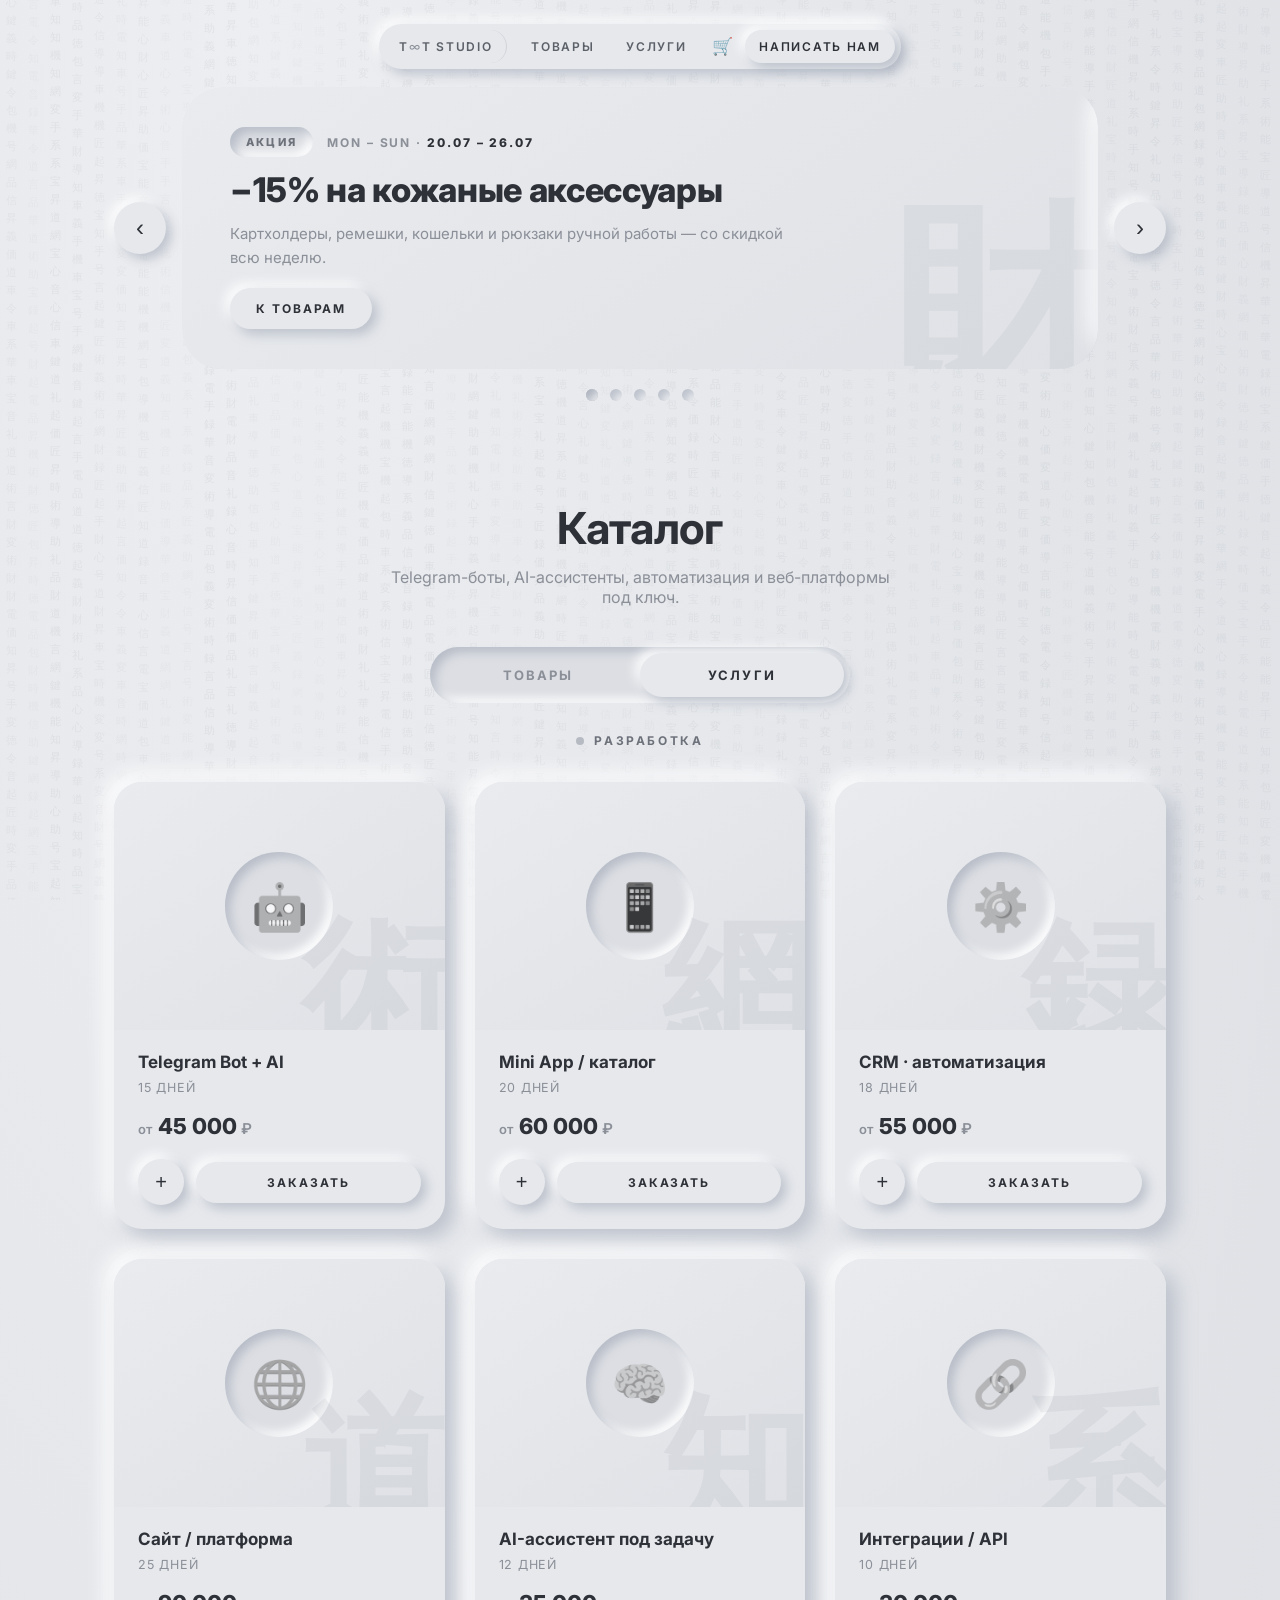
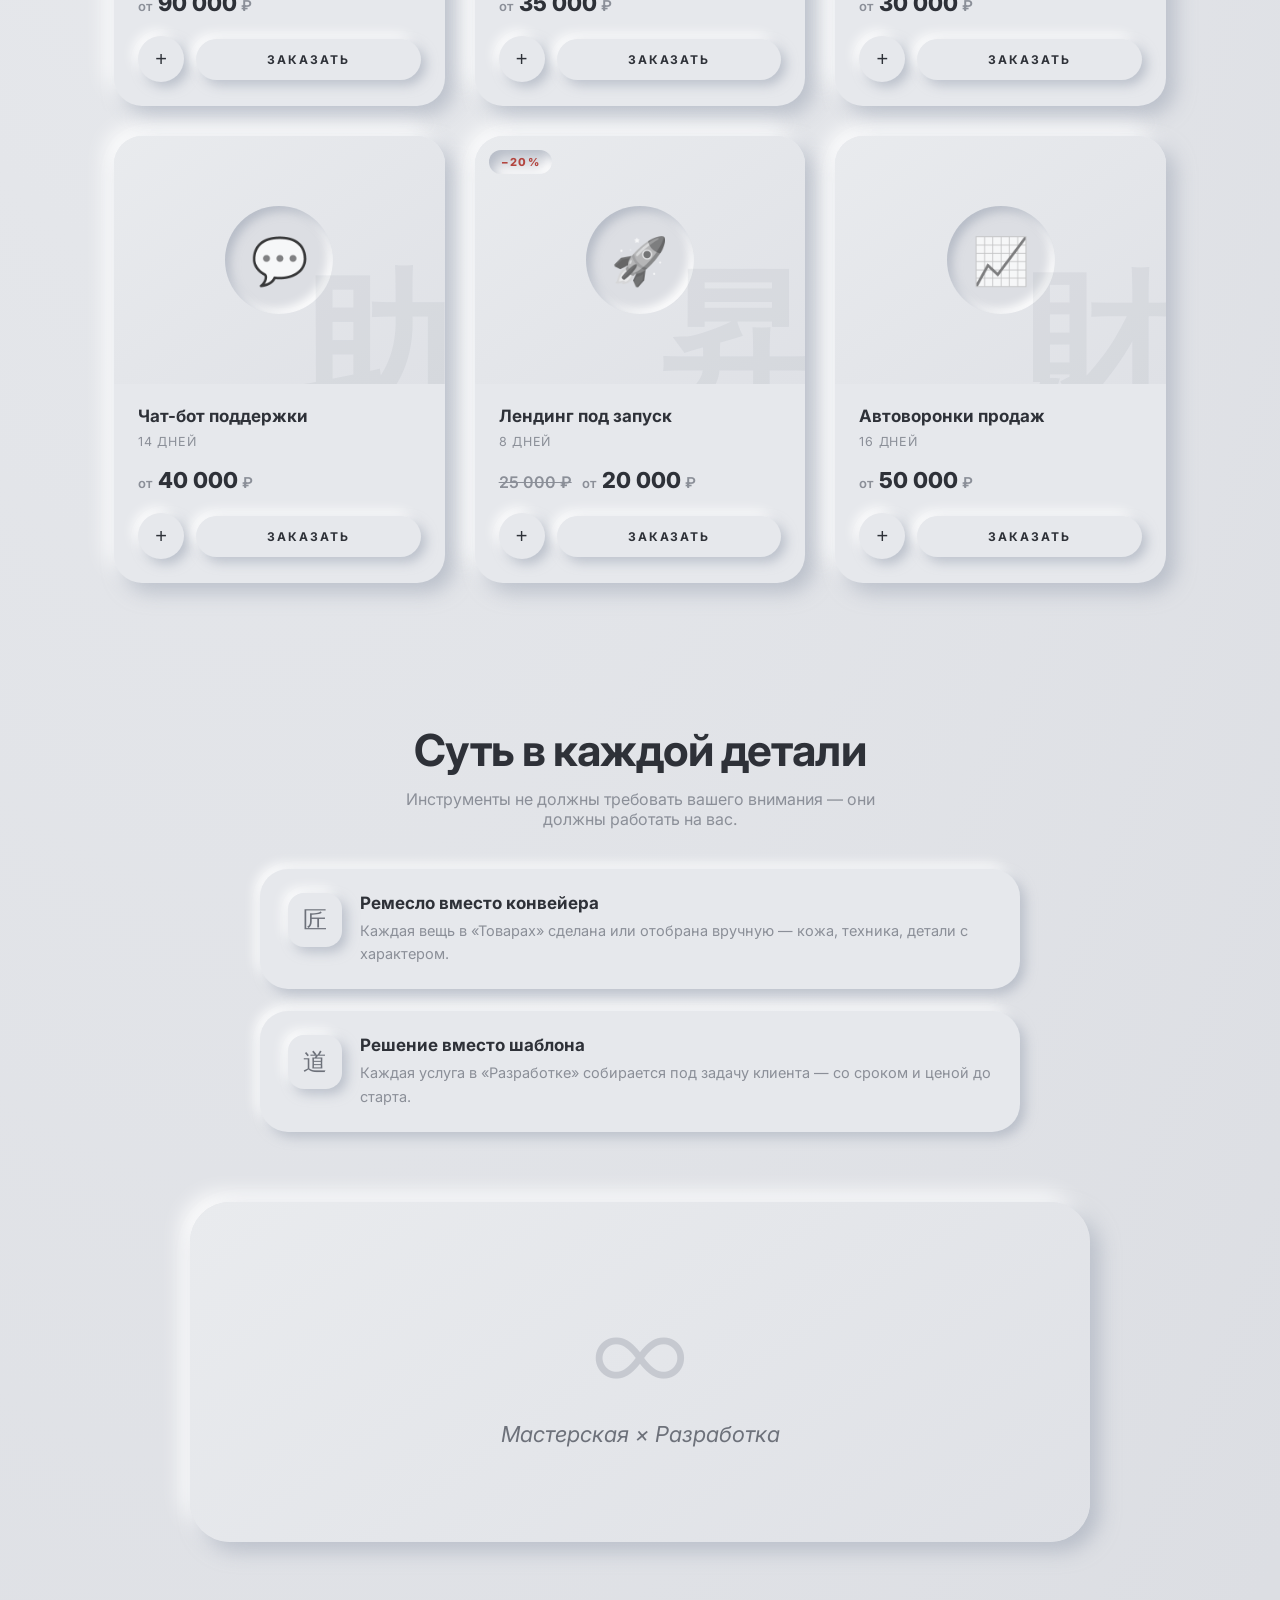
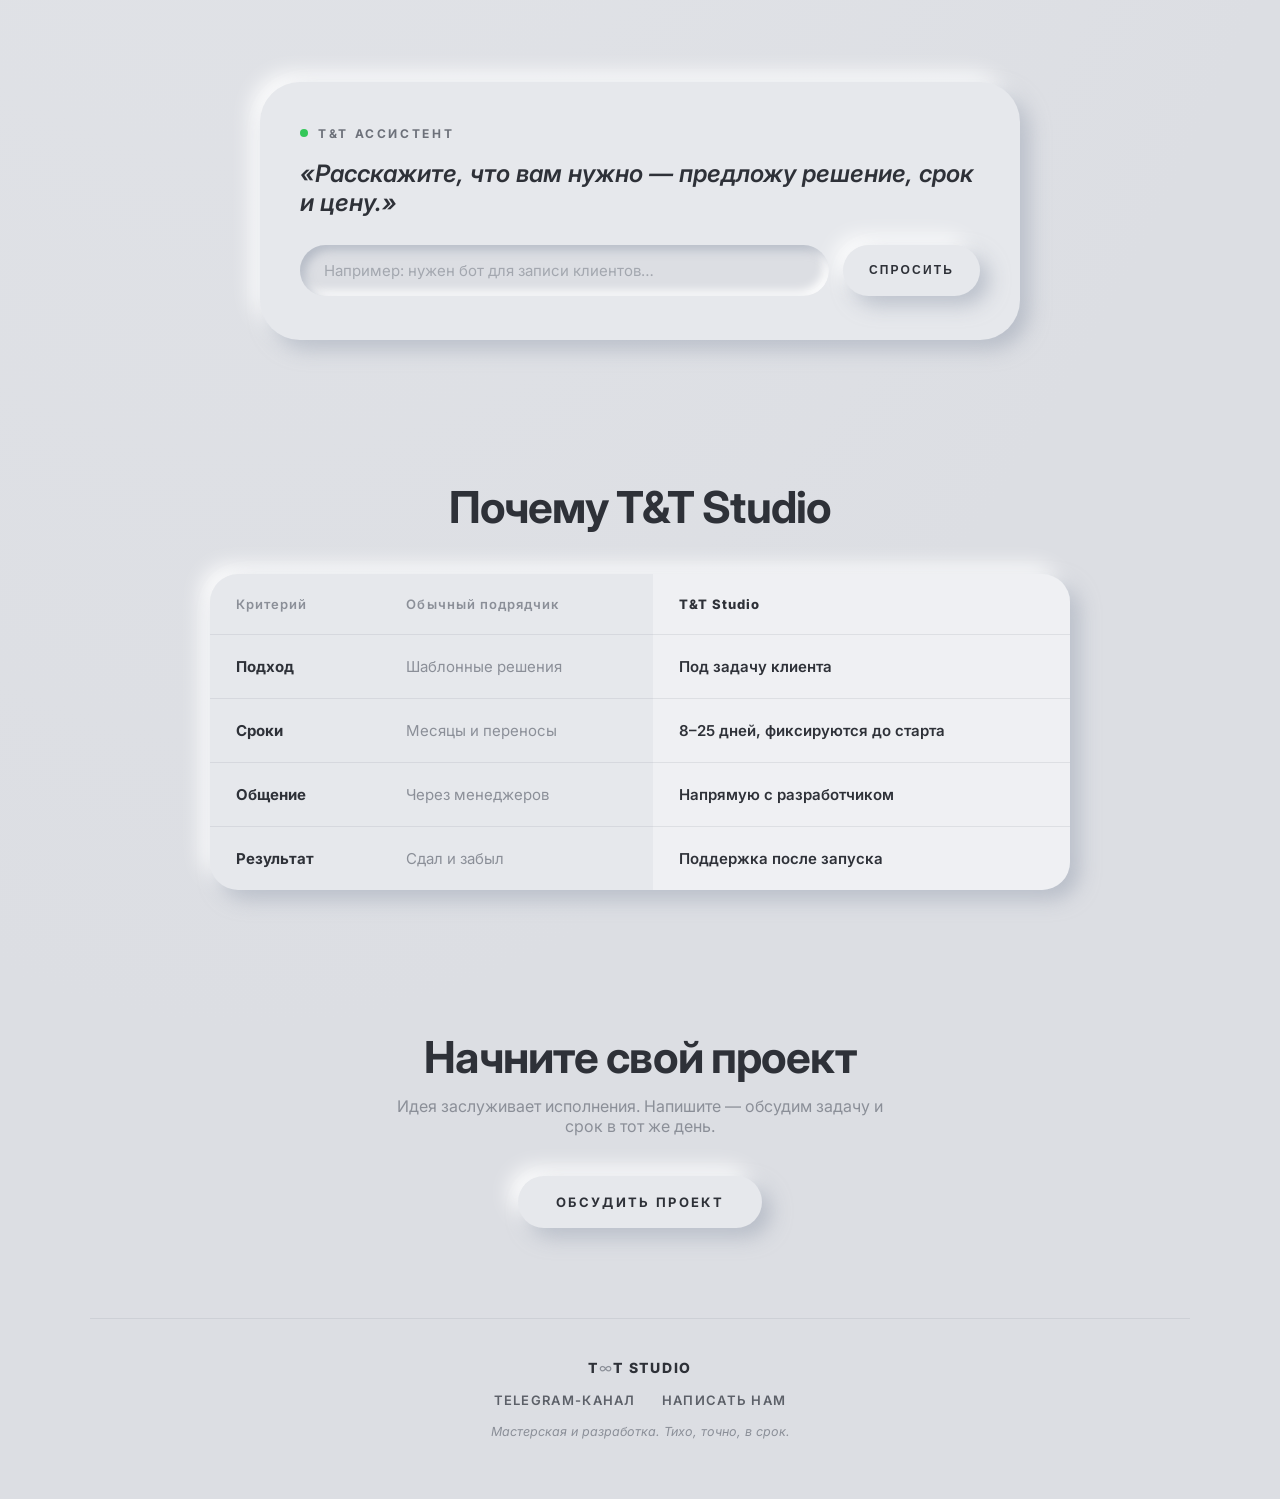
==== index.html @ 7d07dea1 "feat: лого в строке меню, слайдер акций первым (5 слайдов, drag), модалка товара с промокодом, корзи" ====
<!doctype html>
<html lang="ru">
<head>
  <meta charset="utf-8">
  <meta name="viewport" content="width=device-width, initial-scale=1">
  <title>T&T Studio — каталог</title>
  <meta name="description" content="T&T Studio — товары с историей и услуги под ключ: Telegram-боты, AI-ассистенты, автоматизация и веб-платформы.">
  <link rel="icon" href="data:image/svg+xml,<svg xmlns='http://www.w3.org/2000/svg' viewBox='0 0 100 100'><text y='.9em' font-size='84'>∞</text></svg>">
  <link rel="preconnect" href="https://fonts.googleapis.com">
  <link rel="preconnect" href="https://fonts.gstatic.com" crossorigin>
  <link href="https://fonts.googleapis.com/css2?family=Inter:ital,wght@0,400;0,500;0,600;0,700;0,800;1,400;1,600;1,700&display=swap" rel="stylesheet">
  <link rel="stylesheet" href="styles.css">
</head>
<body>
  <canvas id="glyphrain" aria-hidden="true"></canvas>

  <header class="nav">
    <nav class="nav-links pill nav-single">
      <a class="nav-logo-inline" href="#top">T<span class="inf">∞</span>T&nbsp;STUDIO</a>
      <a href="#catalog" data-mode-link="day">Товары</a>
      <a href="#catalog" data-mode-link="night">Услуги</a>
      <button class="cart" id="cartBtn" aria-label="Корзина">🛒<span class="cart-count" id="cartCount" hidden>0</span></button>
      <a class="cta-mini" id="navManager" href="#" target="_blank" rel="noopener">Написать нам</a>
    </nav>
  </header>

  <main id="top">

    <section class="promo" id="promo" aria-label="Акции">
      <div class="promo-slider">
        <button class="promo-arrow" id="promoPrev" aria-label="Предыдущая акция">‹</button>
        <div class="promo-track" id="promoTrack"></div>
        <button class="promo-arrow" id="promoNext" aria-label="Следующая акция">›</button>
      </div>
      <div class="promo-dots" id="promoDots"></div>
    </section>

    <section class="catalog" id="catalog">
      <h2 id="catTitle">Каталог</h2>
      <p class="section-lead" id="stageLead">Товары мастерской и услуги под ключ.</p>

      <div class="switch" role="tablist" aria-label="Товары или услуги">
        <button class="switch-half" id="halfGoods" role="tab" aria-selected="false">Товары</button>
        <span class="switch-thumb" id="switchThumb" aria-hidden="true"></span>
        <button class="switch-half" id="halfServices" role="tab" aria-selected="true">Услуги</button>
      </div>

      <p class="eyebrow"><span class="dot"></span><span id="eyebrowTag">РАЗРАБОТКА</span></p>

      <div class="cards" id="cards"></div>
    </section>

    <section class="philosophy">
      <h2>Суть в каждой детали</h2>
      <p class="section-lead">Инструменты не должны требовать вашего внимания — они должны работать на вас.</p>
      <div class="phil-rows">
        <div class="phil-row pill-soft">
          <span class="phil-ico">匠</span>
          <div>
            <h3>Ремесло вместо конвейера</h3>
            <p>Каждая вещь в «Товарах» сделана или отобрана вручную — кожа, техника, детали с характером.</p>
          </div>
        </div>
        <div class="phil-row pill-soft">
          <span class="phil-ico">道</span>
          <div>
            <h3>Решение вместо шаблона</h3>
            <p>Каждая услуга в «Разработке» собирается под задачу клиента — со сроком и ценой до старта.</p>
          </div>
        </div>
      </div>

      <div class="hero-panel">
        <span class="hero-glyph">∞</span>
        <p class="hero-panel-caption"><em>Мастерская × Разработка</em></p>
      </div>
    </section>

    <section class="assistant" id="assistant">
      <div class="assistant-panel">
        <p class="eyebrow"><span class="dot green"></span>T&amp;T АССИСТЕНТ</p>
        <p class="assistant-quote">«Расскажите, что вам нужно — предложу решение, срок и цену.»</p>
        <form class="ask" id="askForm">
          <input class="ask-input" id="askInput" type="text" placeholder="Например: нужен бот для записи клиентов…" autocomplete="off">
          <button class="btn-raised small" type="submit">Спросить</button>
        </form>
        <p class="ask-hint" id="askHint" hidden>Вопрос скопирован — вставьте его в чат Telegram.</p>
      </div>
    </section>

    <section class="compare">
      <h2>Почему T&amp;T Studio</h2>
      <div class="table-panel">
        <table>
          <thead>
            <tr><th>Критерий</th><th>Обычный подрядчик</th><th class="hl">T&amp;T Studio</th></tr>
          </thead>
          <tbody>
            <tr><td>Подход</td><td>Шаблонные решения</td><td class="hl">Под задачу клиента</td></tr>
            <tr><td>Сроки</td><td>Месяцы и переносы</td><td class="hl">8–25 дней, фиксируются до старта</td></tr>
            <tr><td>Общение</td><td>Через менеджеров</td><td class="hl">Напрямую с разработчиком</td></tr>
            <tr><td>Результат</td><td>Сдал и забыл</td><td class="hl">Поддержка после запуска</td></tr>
          </tbody>
        </table>
      </div>
    </section>

    <section class="final-cta">
      <h2>Начните свой проект</h2>
      <p class="section-lead">Идея заслуживает исполнения. Напишите — обсудим задачу и срок в тот же день.</p>
      <a class="btn-raised" id="ctaManager" href="#" target="_blank" rel="noopener">Обсудить проект</a>
    </section>

  </main>

  <footer class="foot">
    <div class="foot-logo">T<span class="inf">∞</span>T&nbsp;STUDIO</div>
    <nav class="foot-links">
      <a id="footChannel" href="#" target="_blank" rel="noopener">Telegram-канал</a>
      <a id="footManager" href="#" target="_blank" rel="noopener">Написать нам</a>
    </nav>
    <p class="foot-note">Мастерская и разработка. Тихо, точно, в срок.</p>
  </footer>

  <div class="overlay" id="productModal" hidden>
    <div class="modal-card" role="dialog" aria-modal="true" aria-labelledby="pmTitle">
      <button class="modal-close" id="pmClose" aria-label="Закрыть">✕</button>
      <div class="modal-media"><span class="modal-kj" id="pmKj"></span><span class="media-well big"><span class="media-emoji" id="pmEmoji"></span></span></div>
      <p class="eyebrow left"><span class="dot"></span><span id="pmTag"></span></p>
      <h3 class="modal-title" id="pmTitle"></h3>
      <p class="card-meta" id="pmMeta"></p>
      <div class="modal-price" id="pmPrice"></div>
      <div class="promo-code" id="pmPromo" hidden>
        <span class="promo-code-label">Промокод по акции:</span>
        <button class="promo-code-value" id="pmPromoCode" title="Нажмите, чтобы скопировать"></button>
        <span class="promo-code-hint" id="pmPromoHint">нажмите — скопируется</span>
      </div>
      <div class="modal-actions">
        <button class="btn-raised small" id="pmAdd">В корзину</button>
        <a class="btn-raised small" id="pmOrder" href="#" target="_blank" rel="noopener">Заказать</a>
      </div>
    </div>
  </div>

  <div class="overlay" id="cartDrawer" hidden>
    <div class="modal-card" role="dialog" aria-modal="true" aria-labelledby="cartTitle">
      <button class="modal-close" id="cartClose" aria-label="Закрыть">✕</button>
      <p class="eyebrow left"><span class="dot green"></span>КОРЗИНА</p>
      <h3 class="modal-title" id="cartTitle">Ваш заказ</h3>
      <div class="cart-items" id="cartItems"></div>
      <div class="cart-total" id="cartTotal" hidden>
        <span>Итого:</span><b id="cartSum"></b>
      </div>
      <p class="cart-empty" id="cartEmpty">Корзина пока пуста — добавьте товары кнопкой «+»</p>
      <div class="modal-actions">
        <button class="btn-raised small" id="cartClear" hidden>Очистить</button>
        <button class="btn-raised small" id="cartCheckout" hidden>Оформить в Telegram</button>
      </div>
    </div>
  </div>

  <script src="app.js"></script>
</body>
</html>
---- styles.css ----
/* T&T Studio — неоморфный макет («Oasis»): один свет, мягкие тени, монохром */

:root {
  --bg: #e4e6ea;
  --bg-deep: #dcdee3;
  --panel: #e6e8ec;
  --text: #2e3138;
  --muted: #8b8f98;
  --shadow-dark: rgba(163, 170, 184, .65);
  --shadow-light: rgba(255, 255, 255, .95);
  --raise: 9px 9px 20px var(--shadow-dark), -9px -9px 20px var(--shadow-light);
  --raise-sm: 5px 5px 12px var(--shadow-dark), -5px -5px 12px var(--shadow-light);
  --inset: inset 5px 5px 10px var(--shadow-dark), inset -5px -5px 10px var(--shadow-light);
  --r: 28px;
  --green: #34c759;
}

* { margin: 0; padding: 0; box-sizing: border-box; }
[hidden] { display: none !important; }
#glyphrain {
  position: fixed; inset: 0; width: 100vw; height: 100vh;
  z-index: 0; pointer-events: none;
}
.nav, main, .foot { position: relative; z-index: 1; }
html { scroll-behavior: smooth; }
body {
  font-family: "Inter", -apple-system, sans-serif;
  background: radial-gradient(120% 90% at 20% 0%, #edeef1 0%, var(--bg) 45%, var(--bg-deep) 100%);
  color: var(--text);
  min-height: 100vh;
  -webkit-font-smoothing: antialiased;
}
a { color: inherit; text-decoration: none; }

/* ---------- nav ---------- */
.nav {
  position: sticky; top: 16px; z-index: 50;
  display: flex; justify-content: space-between; align-items: center; gap: 12px;
  max-width: 1100px; margin: 0 auto; padding: 8px 16px;
}
.pill {
  background: var(--panel); border-radius: 999px; box-shadow: var(--raise-sm);
}
.inf { color: var(--muted); font-weight: 400; }
.nav-single { margin: 0 auto; }
.nav-logo-inline {
  padding: 9px 18px 9px 20px; font-weight: 800; letter-spacing: .12em; font-size: 14px;
  border-right: 1px solid rgba(140, 145, 155, .25); margin-right: 6px;
}
.nav-links {
  display: flex; align-items: center; gap: 4px; padding: 6px;
}
.nav-links a {
  padding: 9px 14px; font-size: 12px; font-weight: 600;
  letter-spacing: .14em; text-transform: uppercase; color: #5c6068; border-radius: 999px;
}
.nav-links a:hover { color: var(--text); }
.cta-mini {
  background: var(--panel); box-shadow: var(--raise-sm); color: var(--text) !important;
}
.cta-mini:active { box-shadow: var(--inset); }
.cart {
  position: relative; border: 0; background: transparent; font-size: 17px;
  padding: 6px 8px; cursor: pointer; border-radius: 999px;
}
.cart-count {
  position: absolute; top: -2px; right: -2px; min-width: 17px; height: 17px;
  border-radius: 999px; background: var(--text); color: var(--bg);
  font-size: 10px; font-weight: 700; line-height: 17px; text-align: center; padding: 0 4px;
}

/* ---------- hero ---------- */
main { max-width: 1100px; margin: 0 auto; padding: 0 24px; }
.hero { text-align: center; padding: 90px 0 40px; }
.hero h1 {
  font-size: clamp(44px, 8vw, 88px); line-height: 1.04; font-weight: 700;
  letter-spacing: -.03em; color: #4a4e57;
}
.hero h1 em { font-style: italic; font-weight: 800; color: #33363d; }
.hero-lead {
  max-width: 560px; margin: 26px auto 34px; font-size: 17px; line-height: 1.65; color: var(--muted);
}
.btn-raised {
  display: inline-block; padding: 18px 38px; border-radius: 999px; border: 0; cursor: pointer;
  background: var(--panel); box-shadow: var(--raise);
  font-size: 13px; font-weight: 700; letter-spacing: .18em; text-transform: uppercase; color: var(--text);
  transition: box-shadow .18s, transform .18s;
}
.btn-raised:hover { transform: translateY(-1px); }
.btn-raised:active { box-shadow: var(--inset); transform: none; }
.btn-raised.small { padding: 14px 26px; font-size: 12px; }

.hero-panel {
  margin: 70px auto 0; max-width: 900px; min-height: 340px; border-radius: 40px;
  background: linear-gradient(145deg, #e9ebee, #dfe1e6); box-shadow: var(--raise);
  display: flex; flex-direction: column; align-items: center; justify-content: center; gap: 14px;
}
.hero-glyph { font-size: 110px; color: #c6c9d0; font-weight: 300; line-height: 1; }
.hero-panel-caption { font-size: 22px; color: #6d717a; font-style: italic; }

/* ---------- модалка товара и корзина ---------- */
.overlay {
  position: fixed; inset: 0; z-index: 100; display: grid; place-items: center;
  background: rgba(120, 126, 138, .35); backdrop-filter: blur(6px); padding: 20px;
}
.modal-card {
  position: relative; width: min(480px, 100%); max-height: 90vh; overflow-y: auto;
  background: var(--bg); border-radius: 36px; box-shadow: var(--raise);
  padding: 34px 34px 30px;
}
.modal-close {
  position: absolute; top: 18px; right: 18px; width: 42px; height: 42px; border-radius: 50%;
  border: 0; cursor: pointer; background: var(--panel); box-shadow: var(--raise-sm);
  font-size: 15px; color: var(--text);
}
.modal-close:active { box-shadow: var(--inset); }
.modal-media {
  position: relative; height: 170px; border-radius: 24px; overflow: hidden; margin-bottom: 20px;
  background: linear-gradient(145deg, #e9ebee, #dfe1e6); display: grid; place-items: center;
}
.modal-kj {
  position: absolute; right: -4px; bottom: -30px; font-size: 130px; line-height: 1;
  font-family: "Hiragino Sans", "Noto Sans JP", sans-serif; font-weight: 600;
  color: rgba(90, 96, 108, .07);
}
.media-well.big { width: 96px; height: 96px; }
.eyebrow.left { justify-content: flex-start; margin-bottom: 12px; }
.modal-title { font-size: 22px; font-weight: 800; margin-bottom: 4px; }
.modal-price { font-size: 26px; font-weight: 800; margin: 14px 0 4px; }
.modal-actions { display: flex; gap: 14px; margin-top: 22px; flex-wrap: wrap; }
.modal-actions .btn-raised { flex: 1; text-align: center; }

.price-old {
  font-size: 16px; color: var(--muted); text-decoration: line-through; font-weight: 600; margin-right: 10px;
}
.sale-badge {
  display: inline-block; margin-left: 10px; padding: 5px 12px; border-radius: 999px;
  background: var(--bg-deep); box-shadow: var(--inset);
  font-size: 11px; font-weight: 800; letter-spacing: .12em; color: #b3453f;
}
.card-media .sale-badge {
  position: absolute; top: 14px; left: 14px; margin: 0; z-index: 2;
}

.promo-code {
  margin-top: 16px; padding: 16px 18px; border-radius: 20px;
  background: var(--bg-deep); box-shadow: var(--inset);
  display: flex; align-items: center; gap: 12px; flex-wrap: wrap;
}
.promo-code-label { font-size: 12.5px; font-weight: 600; color: var(--muted); }
.promo-code-value {
  padding: 10px 18px; border-radius: 999px; border: 0; cursor: pointer;
  background: var(--panel); box-shadow: var(--raise-sm);
  font-family: ui-monospace, monospace; font-size: 15px; font-weight: 800; letter-spacing: .12em;
  color: var(--text);
}
.promo-code-value:active { box-shadow: var(--inset); }
.promo-code-hint { font-size: 11.5px; color: var(--muted); }
.promo-code-hint.copied { color: var(--green); font-weight: 700; }

.cart-items { display: flex; flex-direction: column; gap: 10px; margin: 6px 0 14px; }
.cart-item {
  display: flex; align-items: center; gap: 12px; padding: 12px 16px; border-radius: 18px;
  background: var(--panel); box-shadow: var(--raise-sm);
}
.cart-item-emoji { font-size: 22px; }
.cart-item-name { flex: 1; font-size: 14px; font-weight: 600; }
.cart-item-price { font-size: 14px; font-weight: 800; white-space: nowrap; }
.cart-item-remove {
  width: 30px; height: 30px; border-radius: 50%; border: 0; cursor: pointer;
  background: var(--bg-deep); box-shadow: var(--inset); color: var(--muted); font-size: 13px;
}
.cart-total {
  display: flex; justify-content: space-between; align-items: baseline;
  padding: 16px 18px; border-radius: 18px; background: var(--bg-deep); box-shadow: var(--inset);
  font-size: 15px;
}
.cart-total b { font-size: 22px; font-weight: 800; }
.cart-empty { color: var(--muted); font-size: 14px; padding: 8px 2px 2px; }

/* ---------- promo slider ---------- */
.promo { padding: 26px 0 30px; }
.promo-slider { display: flex; align-items: stretch; gap: 16px; }
.promo-arrow {
  align-self: center; flex: 0 0 auto; width: 52px; height: 52px; border-radius: 50%; border: 0;
  cursor: pointer; background: var(--panel); box-shadow: var(--raise-sm);
  font-size: 24px; color: var(--text); line-height: 1;
}
.promo-arrow:active { box-shadow: var(--inset); }
.promo-track { flex: 1; overflow: hidden; border-radius: 40px; }
.promo-strip { display: flex; transition: transform .45s cubic-bezier(.4,0,.2,1); }
.promo-slide {
  flex: 0 0 100%; box-sizing: border-box; min-height: 240px;
  background: linear-gradient(145deg, #e9ebee, #dfe1e6); box-shadow: var(--raise);
  border-radius: 40px; padding: 40px 48px; position: relative; overflow: hidden;
  display: flex; flex-direction: column; justify-content: center; gap: 12px;
}
.promo-kj {
  position: absolute; right: -10px; bottom: -50px; font-size: 220px; line-height: 1;
  font-family: "Hiragino Sans", "Noto Sans JP", sans-serif; font-weight: 600;
  color: rgba(90, 96, 108, .06); user-select: none; pointer-events: none;
}
.promo-top { display: flex; align-items: center; gap: 14px; flex-wrap: wrap; }
.promo-badge {
  padding: 8px 16px; border-radius: 999px; background: var(--bg-deep); box-shadow: var(--inset);
  font-size: 11px; font-weight: 800; letter-spacing: .2em; color: #6d717a;
}
.promo-when { font-size: 12px; font-weight: 700; letter-spacing: .16em; color: var(--muted); }
.promo-when b { color: var(--text); font-weight: 800; }
.promo-title { font-size: clamp(22px, 3.4vw, 34px); font-weight: 800; letter-spacing: -.01em; }
.promo-text { max-width: 560px; color: var(--muted); font-size: 15px; line-height: 1.6; }
.promo-cta {
  margin-top: 6px; align-self: flex-start; padding: 13px 26px; border-radius: 999px;
  background: var(--panel); box-shadow: var(--raise-sm);
  font-size: 12px; font-weight: 700; letter-spacing: .16em; text-transform: uppercase;
}
.promo-cta:active { box-shadow: var(--inset); }
.promo-dots { display: flex; justify-content: center; gap: 12px; margin-top: 20px; }
.promo-dot {
  width: 12px; height: 12px; border-radius: 50%; border: 0; cursor: pointer; padding: 0;
  background: var(--bg-deep); box-shadow: var(--inset); transition: background .25s;
}
.promo-dot[aria-current="true"] { background: #9ba0aa; }

/* ---------- sections ---------- */
section { padding: 70px 0; }
h2 {
  text-align: center; font-size: clamp(30px, 4.5vw, 44px); font-weight: 700;
  letter-spacing: -.02em; margin-bottom: 12px;
}
.section-lead { text-align: center; color: var(--muted); font-size: 16px; max-width: 520px; margin: 0 auto 40px; }

/* philosophy */
.phil-rows { display: grid; gap: 22px; max-width: 760px; margin: 0 auto; }
.phil-row {
  display: flex; gap: 18px; align-items: flex-start; padding: 24px 28px; border-radius: var(--r);
}
.pill-soft { background: var(--panel); box-shadow: var(--raise-sm); }
.phil-ico {
  flex: 0 0 auto; width: 54px; height: 54px; border-radius: 16px; display: grid; place-items: center;
  font-size: 24px; color: #6d717a; background: var(--panel); box-shadow: var(--raise-sm);
}
.phil-row h3 { font-size: 17px; margin-bottom: 6px; }
.phil-row p { color: var(--muted); font-size: 14.5px; line-height: 1.6; }

/* ---------- switch ---------- */
.switch {
  position: relative; display: grid; grid-template-columns: 1fr 1fr; align-items: stretch;
  width: min(420px, 100%); margin: 0 auto 30px; padding: 6px; border-radius: 999px;
  background: var(--bg-deep); box-shadow: var(--inset);
}
.switch-half {
  position: relative; z-index: 2; border: 0; background: transparent; cursor: pointer;
  padding: 14px 10px; border-radius: 999px; font-family: inherit;
  font-size: 13px; font-weight: 700; letter-spacing: .16em; text-transform: uppercase; color: var(--muted);
  transition: color .25s;
}
.switch-half[aria-selected="true"] { color: var(--text); }
.switch-thumb {
  position: absolute; z-index: 1; top: 6px; bottom: 6px; left: 6px; width: calc(50% - 6px);
  border-radius: 999px; background: var(--panel); box-shadow: var(--raise-sm);
  transition: transform .3s cubic-bezier(.4, 0, .2, 1);
}
html[data-mode="night"] .switch-thumb { transform: translateX(100%); }

.eyebrow {
  display: flex; align-items: center; justify-content: center; gap: 10px; margin-bottom: 34px;
  font-size: 12px; font-weight: 700; letter-spacing: .22em; color: #6d717a;
}
.dot { width: 8px; height: 8px; border-radius: 50%; background: #b6bac2; }
.dot.green { background: var(--green); }

/* ---------- cards ---------- */
.cards { display: grid; grid-template-columns: repeat(auto-fill, minmax(280px, 1fr)); gap: 30px; }
.card {
  border-radius: var(--r); background: var(--panel); box-shadow: var(--raise);
  overflow: hidden; display: flex; flex-direction: column;
  transition: transform .2s;
}
.card:hover { transform: translateY(-3px); }
.card-media {
  position: relative; aspect-ratio: 4 / 3; background: linear-gradient(145deg, #e9ebee, #dfe1e6);
  display: grid; place-items: center; overflow: hidden;
}
.media-kj {
  position: absolute; right: -6px; bottom: -34px; font-size: 150px; line-height: 1;
  font-family: "Hiragino Sans", "Noto Sans JP", sans-serif; font-weight: 600;
  color: rgba(90, 96, 108, .07); user-select: none;
}
.media-well {
  width: 108px; height: 108px; border-radius: 50%; display: grid; place-items: center;
  background: var(--bg-deep); box-shadow: var(--inset);
  transition: transform .25s;
}
.card:hover .media-well { transform: scale(1.06); }
.media-emoji { font-size: 46px; filter: grayscale(1) opacity(.75); transition: filter .3s; }
.card:hover .media-emoji { filter: grayscale(0) opacity(1); }
.card-info { padding: 22px 24px 24px; display: flex; flex-direction: column; gap: 8px; flex: 1; }
.card-title { font-size: 17px; font-weight: 700; }
.card-meta { font-size: 12.5px; letter-spacing: .06em; text-transform: uppercase; color: var(--muted); }
.price { margin-top: auto; padding-top: 10px; font-size: 22px; font-weight: 800; }
.price .from { font-size: 13px; font-weight: 600; color: var(--muted); margin-right: 6px; }
.price .rub { font-size: 15px; font-weight: 600; color: var(--muted); margin-left: 4px; }
.card-actions { display: flex; gap: 12px; align-items: center; margin-top: 12px; }
.plus {
  width: 46px; height: 46px; border-radius: 50%; border: 0; cursor: pointer;
  background: var(--panel); box-shadow: var(--raise-sm); font-size: 20px; color: var(--text);
}
.plus:active { box-shadow: var(--inset); }
.order {
  flex: 1; text-align: center; padding: 13px 10px; border-radius: 999px;
  background: var(--panel); box-shadow: var(--raise-sm);
  font-size: 12px; font-weight: 700; letter-spacing: .16em; text-transform: uppercase;
}
.order:active { box-shadow: var(--inset); }

/* ---------- assistant ---------- */
.assistant-panel {
  max-width: 760px; margin: 0 auto; padding: 44px 40px; border-radius: 40px;
  background: var(--panel); box-shadow: var(--raise);
}
.assistant-panel .eyebrow { justify-content: flex-start; margin-bottom: 18px; }
.assistant-quote { font-size: clamp(19px, 2.6vw, 24px); font-weight: 600; font-style: italic; margin-bottom: 28px; }
.ask { display: flex; gap: 14px; flex-wrap: wrap; }
.ask-input {
  flex: 1; min-width: 220px; border: 0; outline: none; padding: 16px 24px; border-radius: 999px;
  background: var(--bg-deep); box-shadow: var(--inset); font-family: inherit; font-size: 15px; color: var(--text);
}
.ask-input::placeholder { color: #a3a7af; }
.ask-hint { margin-top: 14px; font-size: 13px; color: var(--green); font-weight: 600; }

/* ---------- compare ---------- */
.table-panel {
  max-width: 860px; margin: 40px auto 0; border-radius: var(--r); overflow: hidden;
  background: var(--panel); box-shadow: var(--raise);
}
table { width: 100%; border-collapse: collapse; font-size: 15px; }
th, td { padding: 22px 26px; text-align: left; vertical-align: top; }
thead th { font-size: 13px; letter-spacing: .08em; color: var(--muted); font-weight: 600; }
thead th.hl { color: var(--text); font-weight: 800; }
tbody tr { border-top: 1px solid rgba(140, 145, 155, .18); }
tbody td:first-child { font-weight: 700; }
tbody td:nth-child(2) { color: var(--muted); }
td.hl { font-weight: 600; background: rgba(255, 255, 255, .35); }
thead th.hl { background: rgba(255, 255, 255, .35); }

/* ---------- final ---------- */
.final-cta { text-align: center; padding-bottom: 90px; }

/* ---------- footer ---------- */
.foot {
  max-width: 1100px; margin: 0 auto; padding: 40px 24px 60px; text-align: center;
  display: flex; flex-direction: column; gap: 16px; align-items: center;
  border-top: 1px solid rgba(140, 145, 155, .18);
}
.foot-logo { font-weight: 800; letter-spacing: .12em; font-size: 14px; }
.foot-links { display: flex; gap: 26px; }
.foot-links a { font-size: 13px; font-weight: 600; letter-spacing: .1em; text-transform: uppercase; color: #5c6068; }
.foot-links a:hover { color: var(--text); }
.foot-note { font-size: 12.5px; color: var(--muted); font-style: italic; }

/* ---------- mobile ---------- */
@media (max-width: 720px) {
  /* двухэтажная липкая шапка перекрывала контент — на мобильном она обычная */
  .nav { flex-direction: column; position: static; padding-top: 16px; }
  .nav-links { flex-wrap: wrap; justify-content: center; }
  .hero { padding-top: 50px; }
  .hero-panel { min-height: 240px; }
  th, td { padding: 14px 12px; font-size: 13px; }
  .assistant-panel { padding: 32px 22px; }
  .nav-logo-inline { border-right: 0; width: 100%; text-align: center; margin: 0; padding-bottom: 2px; }
  .promo-arrow { display: none; }        /* на мобильном листается свайпом и точками */
  .promo-slide { padding: 28px 24px; min-height: 200px; border-radius: 28px; }
  .promo-track { border-radius: 28px; }
}
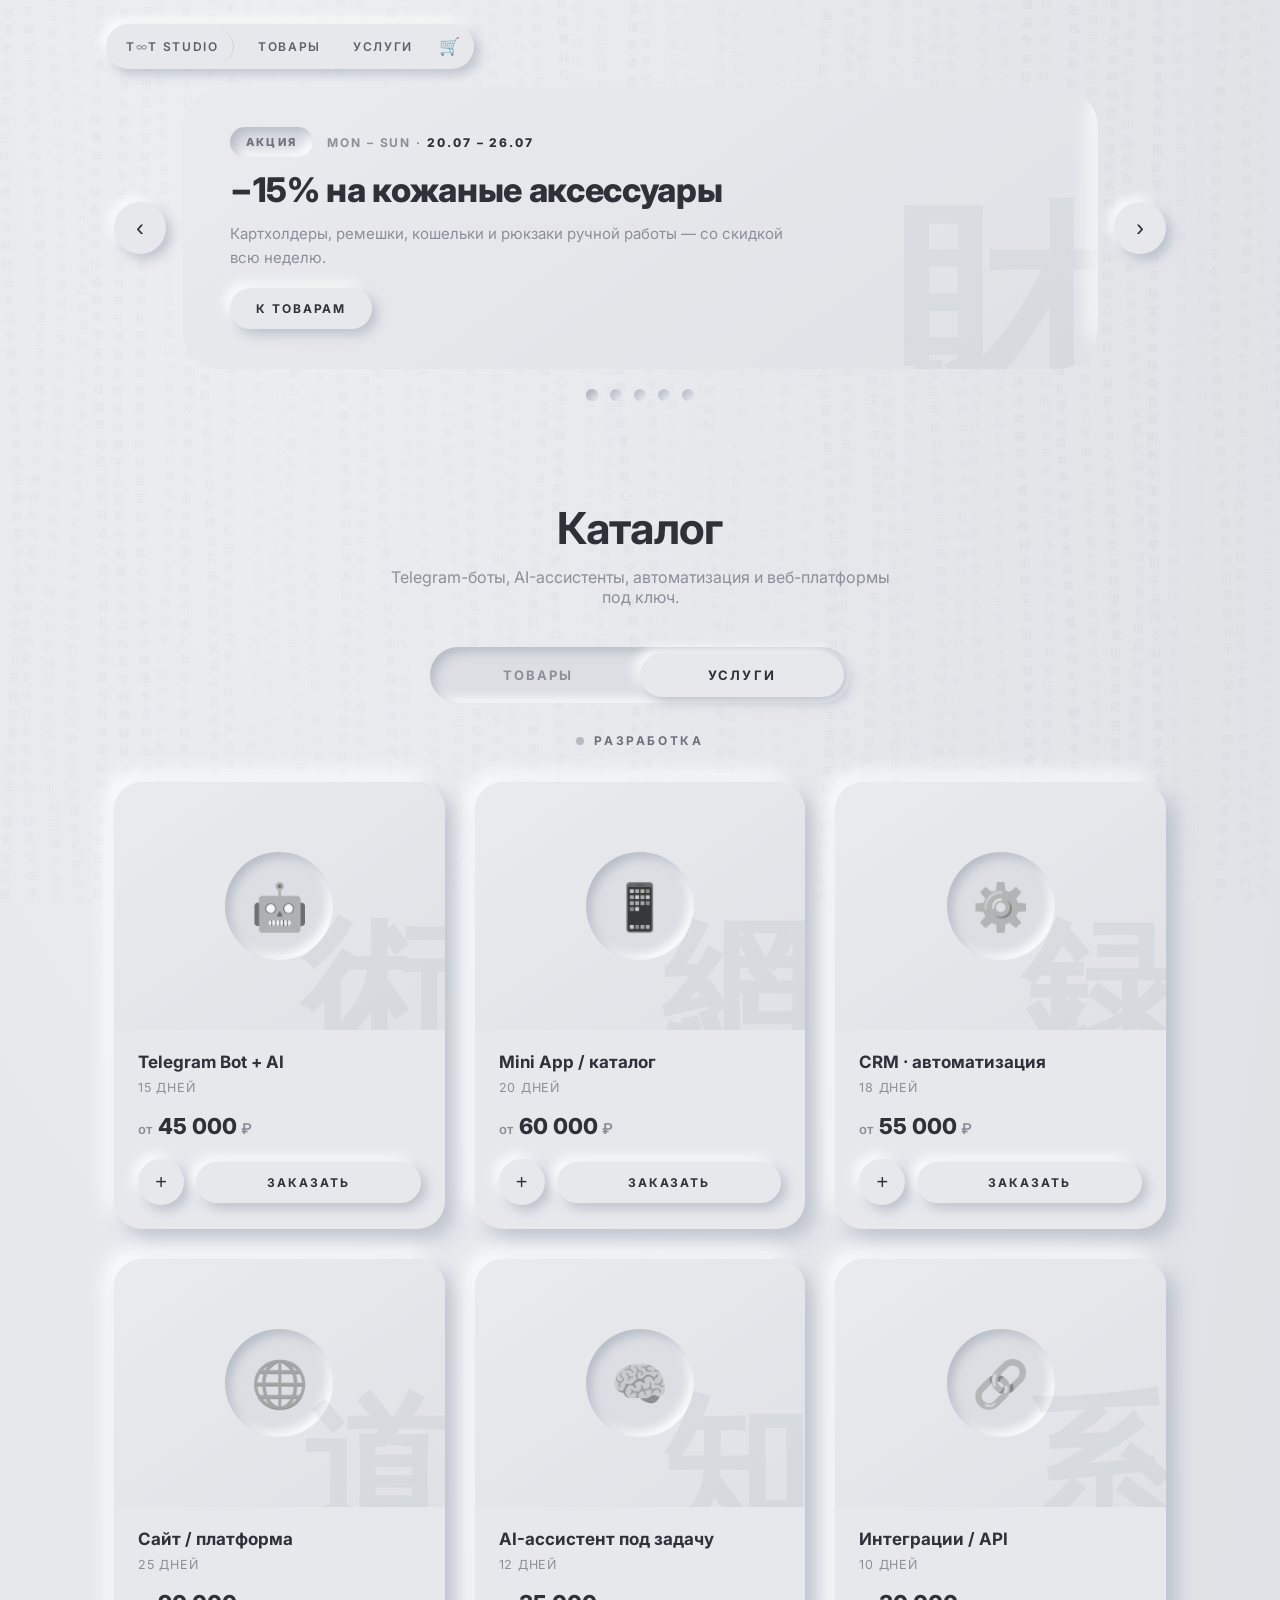
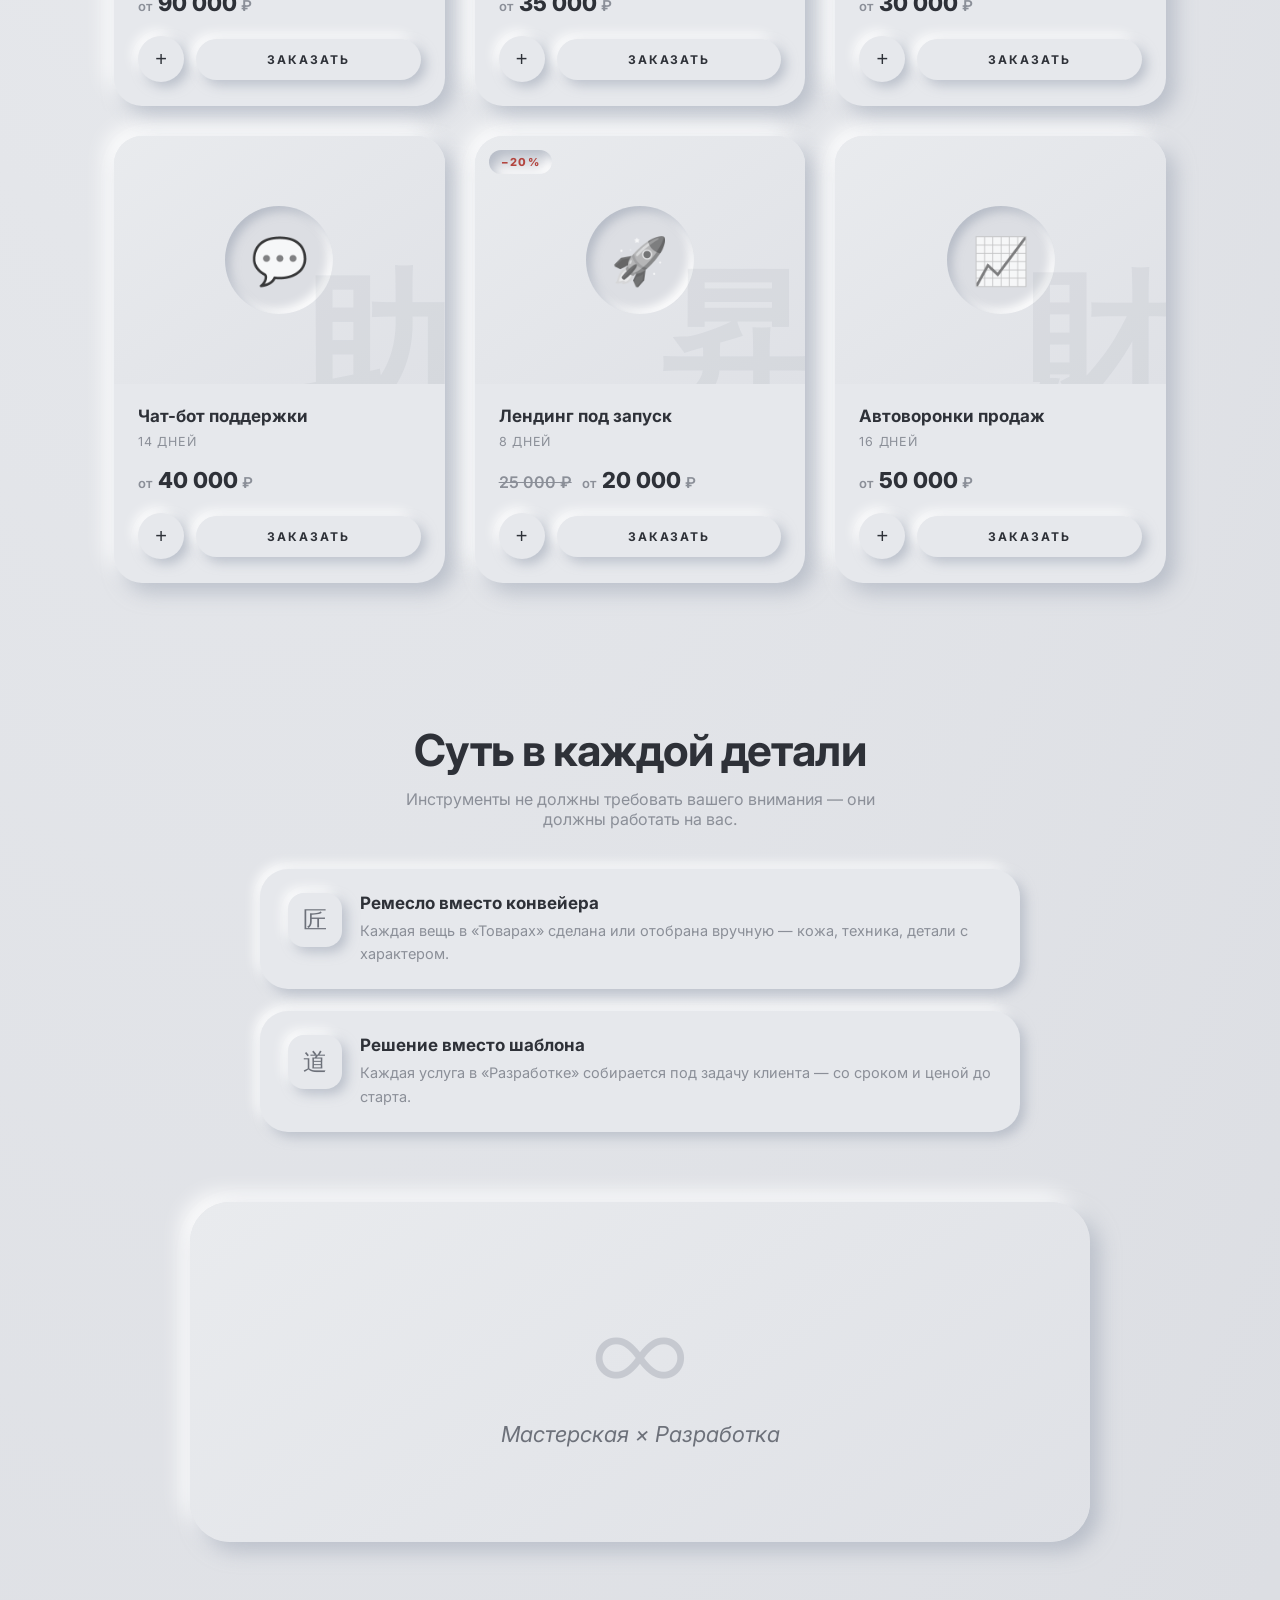
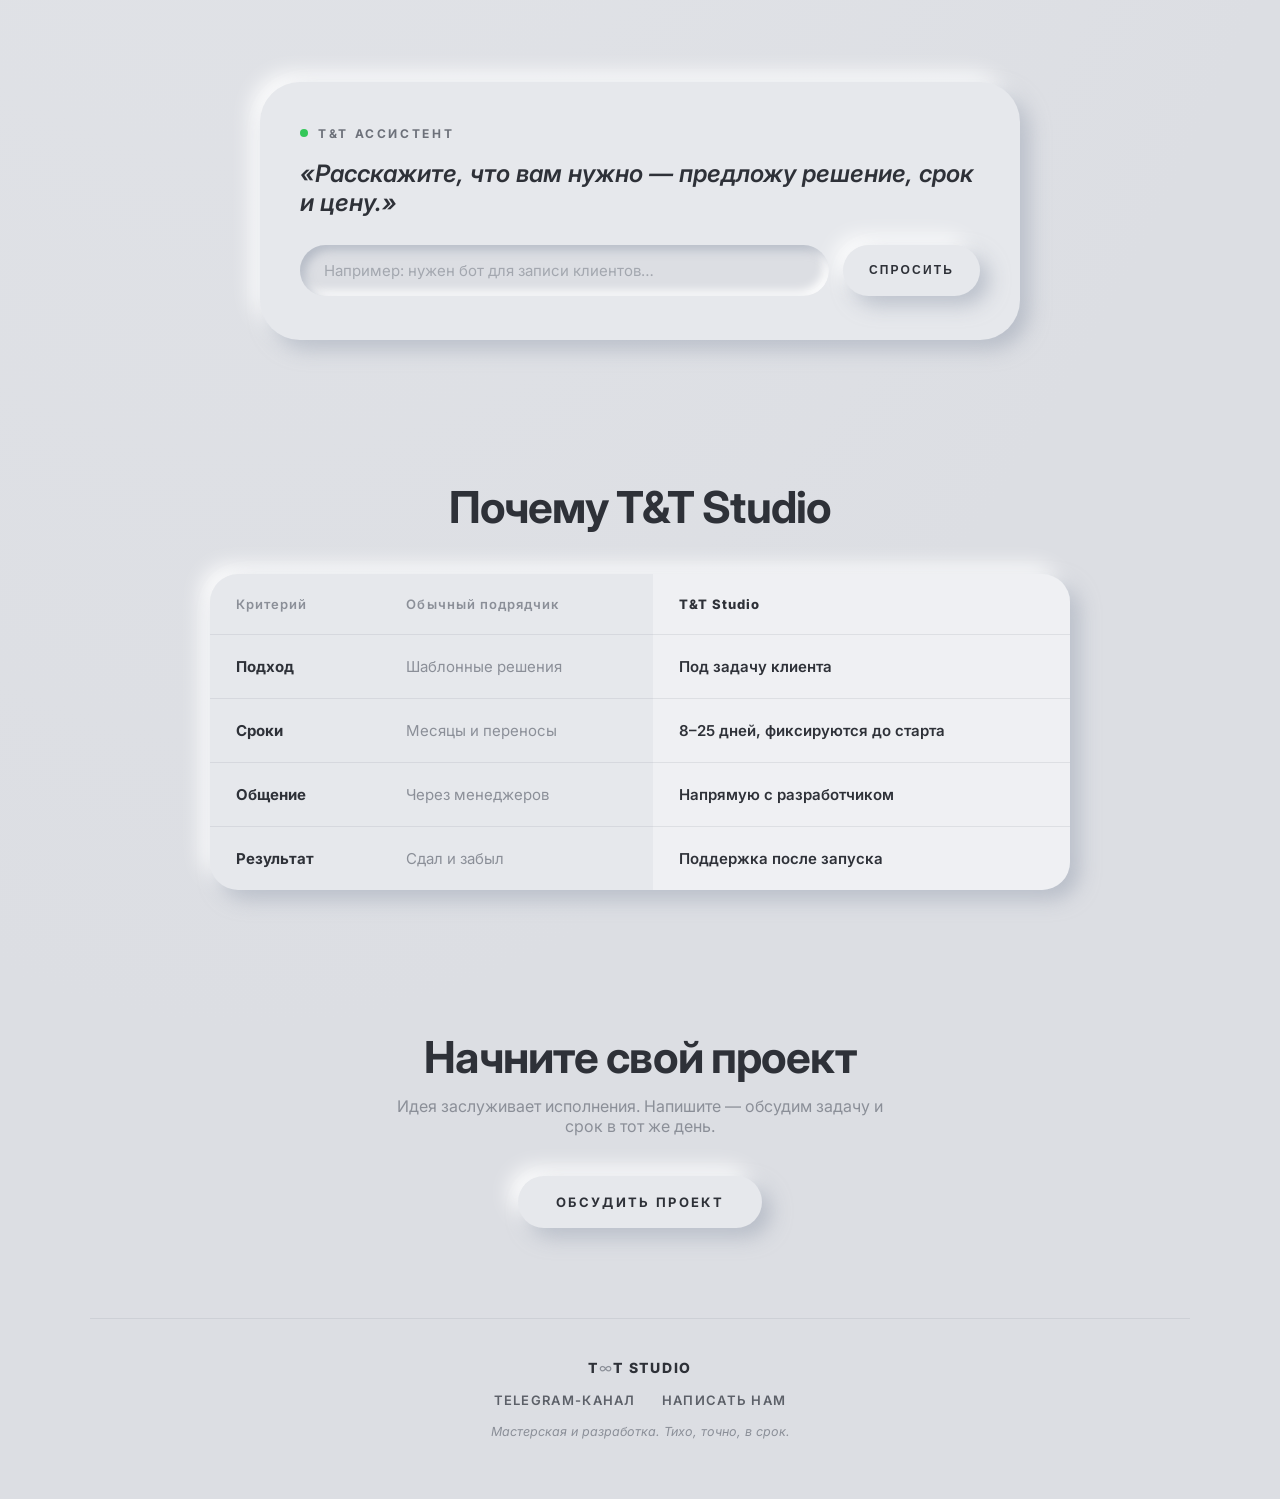
==== commit f4ce3500: "feat(liquid): живые hover-переливы кнопок, блоб-морфинг, волновой дрейф иероглифов; шапка: лого слев" ====
--- a/index.html
+++ b/index.html
@@ -20,7 +20,6 @@
       <a href="#catalog" data-mode-link="day">Товары</a>
       <a href="#catalog" data-mode-link="night">Услуги</a>
       <button class="cart" id="cartBtn" aria-label="Корзина">🛒<span class="cart-count" id="cartCount" hidden>0</span></button>
-      <a class="cta-mini" id="navManager" href="#" target="_blank" rel="noopener">Написать нам</a>
     </nav>
   </header>
 
--- a/styles.css
+++ b/styles.css
@@ -32,17 +32,57 @@
 }
 a { color: inherit; text-decoration: none; }
 
+/* ---------- «жидкость»: всё живое перетекает ---------- */
+.btn-raised, .order, .plus, .promo-arrow, .promo-cta, .switch-half,
+.nav-links a, .cart, .promo-dot, .modal-close, .promo-code-value,
+.cart-item-remove, .ask-input, .phil-ico {
+  transition:
+    background .45s ease,
+    color .3s ease,
+    box-shadow .45s ease,
+    border-radius .7s cubic-bezier(.34, 1.3, .5, 1),
+    transform .5s cubic-bezier(.34, 1.56, .64, 1);
+}
+.nav-links a:hover, .promo-cta:hover, .order:hover, .promo-code-value:hover {
+  background: var(--bg-deep); box-shadow: var(--inset); color: var(--text);
+}
+.btn-raised:hover {
+  background: linear-gradient(145deg, #dfe1e6, #d7dade);
+  transform: translateY(-2px) scale(1.02);
+}
+.plus:hover { transform: rotate(90deg) scale(1.1); background: var(--bg-deep); box-shadow: var(--inset); }
+.promo-arrow:hover, .modal-close:hover, .cart:hover { background: var(--bg-deep); box-shadow: var(--inset); }
+.cart:hover { border-radius: 40% 60% 55% 45% / 50% 45% 55% 50%; }
+
+@keyframes liquid-blob {
+  0%, 100% { border-radius: 50% 50% 50% 50% / 50% 50% 50% 50%; }
+  25%      { border-radius: 58% 42% 46% 54% / 45% 57% 43% 55%; }
+  50%      { border-radius: 45% 55% 60% 40% / 55% 45% 52% 48%; }
+  75%      { border-radius: 54% 46% 42% 58% / 48% 52% 45% 55%; }
+}
+.card:hover .media-well, .modal-media:hover .media-well { animation: liquid-blob 4.5s ease-in-out infinite; }
+.phil-row:hover .phil-ico { animation: liquid-blob 4.5s ease-in-out infinite; }
+
+@keyframes floaty {
+  0%, 100% { transform: translateY(0); }
+  50%      { transform: translateY(-10px); }
+}
+.hero-glyph { animation: floaty 6s ease-in-out infinite; }
+@media (prefers-reduced-motion: reduce) {
+  .hero-glyph, .card:hover .media-well, .phil-row:hover .phil-ico { animation: none; }
+}
+
 /* ---------- nav ---------- */
 .nav {
   position: sticky; top: 16px; z-index: 50;
-  display: flex; justify-content: space-between; align-items: center; gap: 12px;
+  display: flex; justify-content: flex-start; align-items: center; gap: 12px;
   max-width: 1100px; margin: 0 auto; padding: 8px 16px;
 }
 .pill {
   background: var(--panel); border-radius: 999px; box-shadow: var(--raise-sm);
 }
 .inf { color: var(--muted); font-weight: 400; }
-.nav-single { margin: 0 auto; }
+.nav-single { margin: 0; }
 .nav-logo-inline {
   padding: 9px 18px 9px 20px; font-weight: 800; letter-spacing: .12em; font-size: 14px;
   border-right: 1px solid rgba(140, 145, 155, .25); margin-right: 6px;
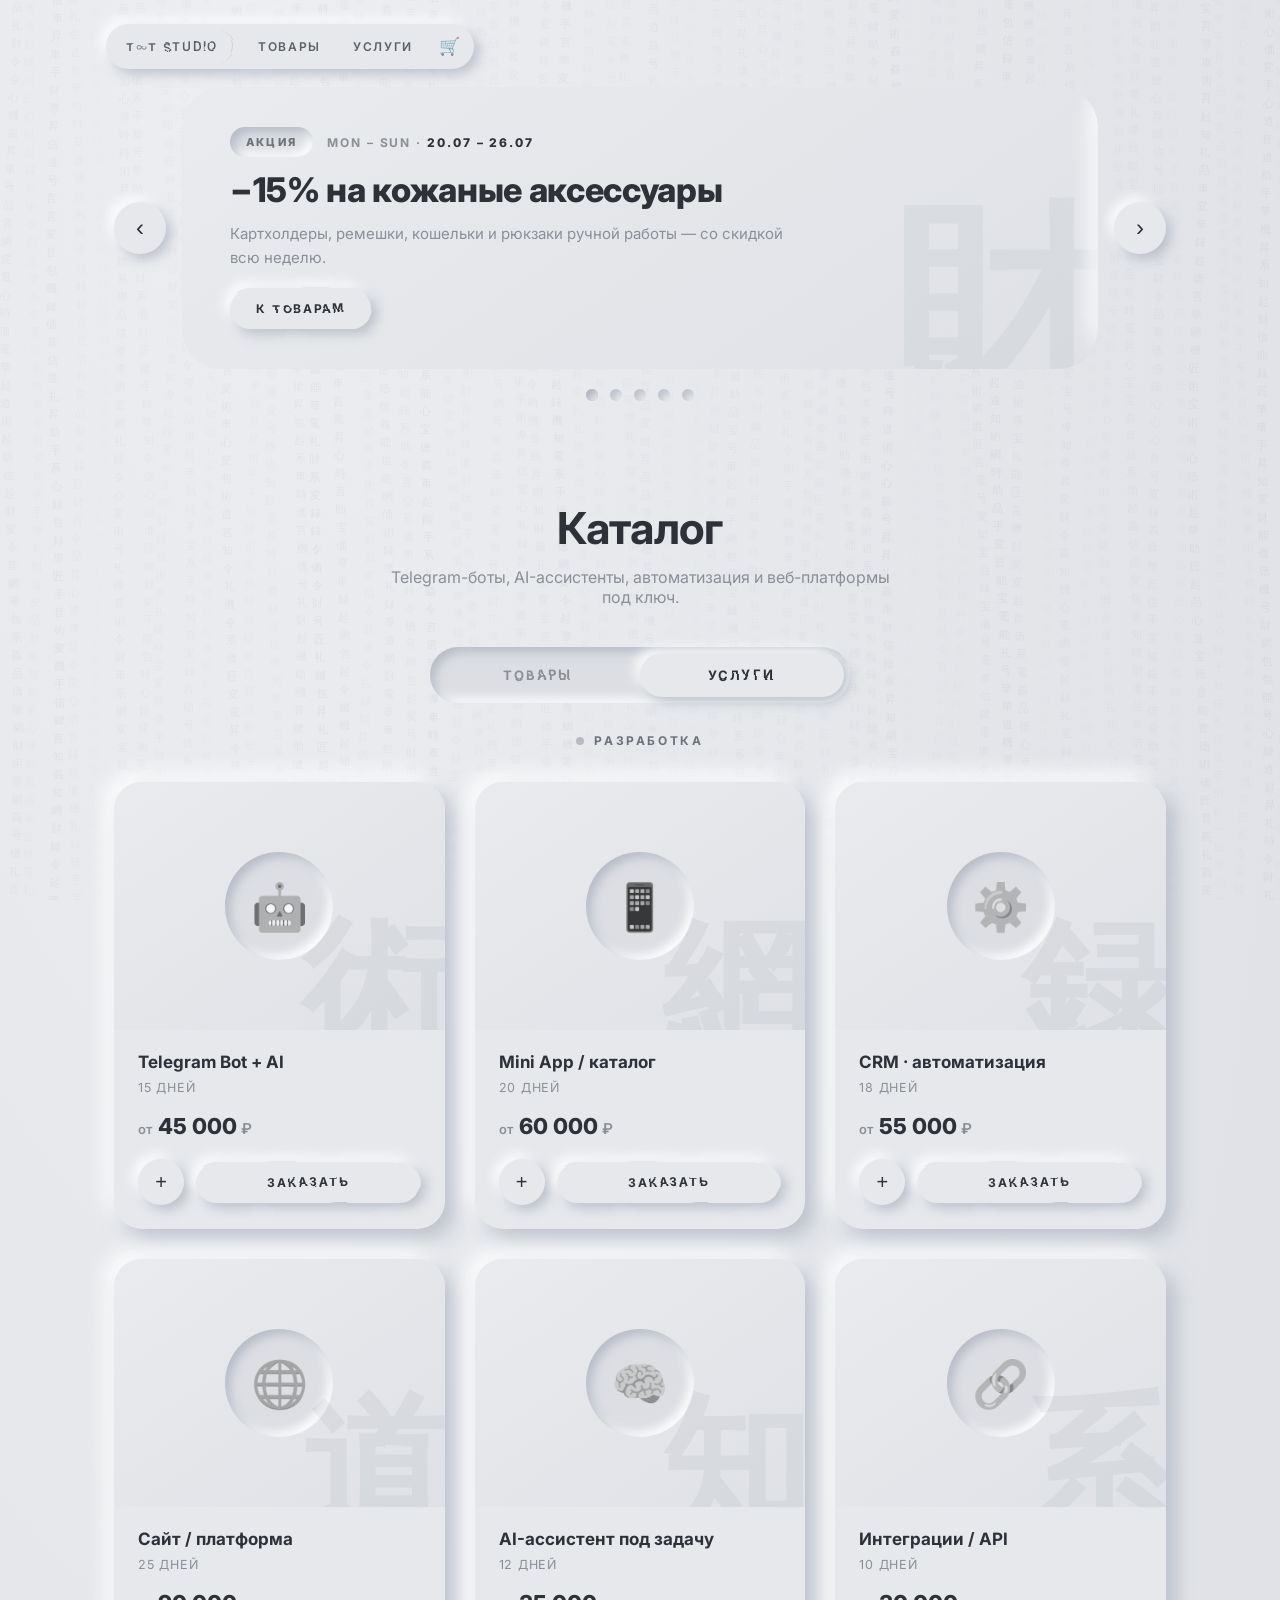
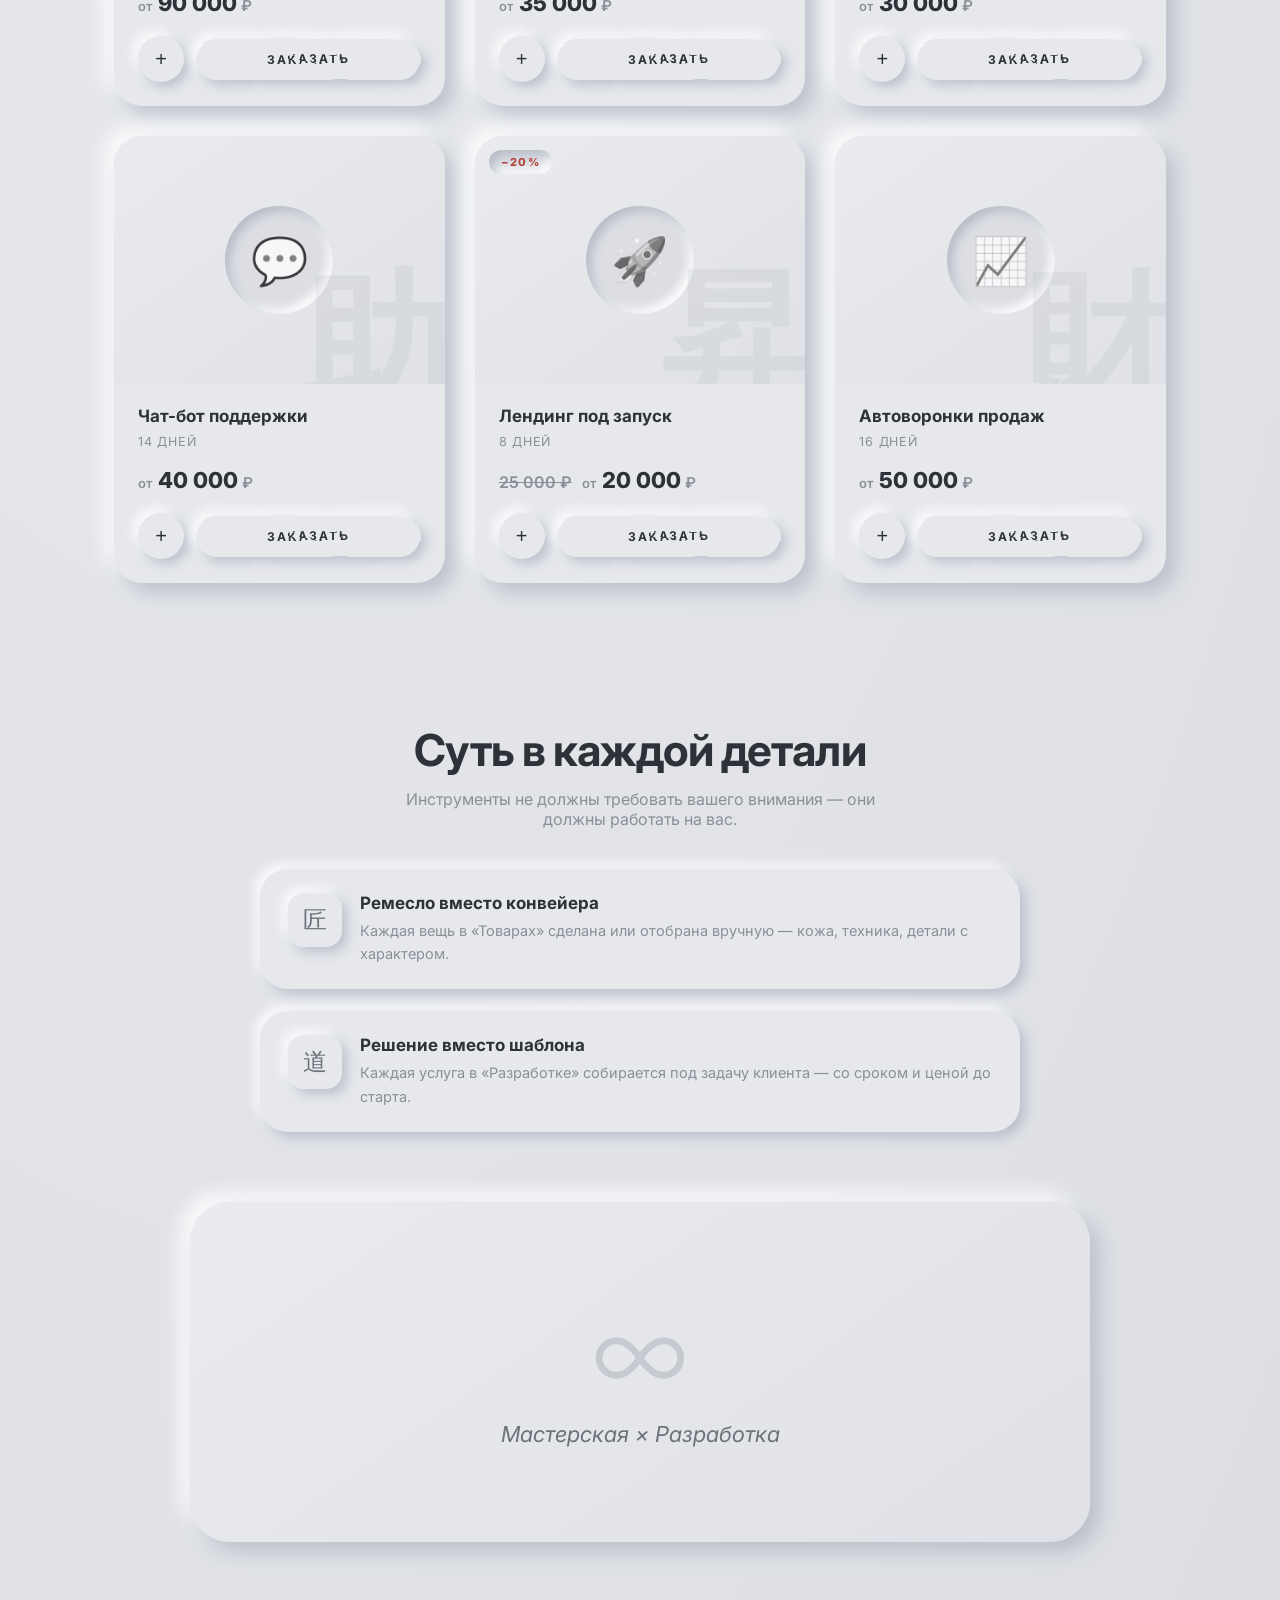
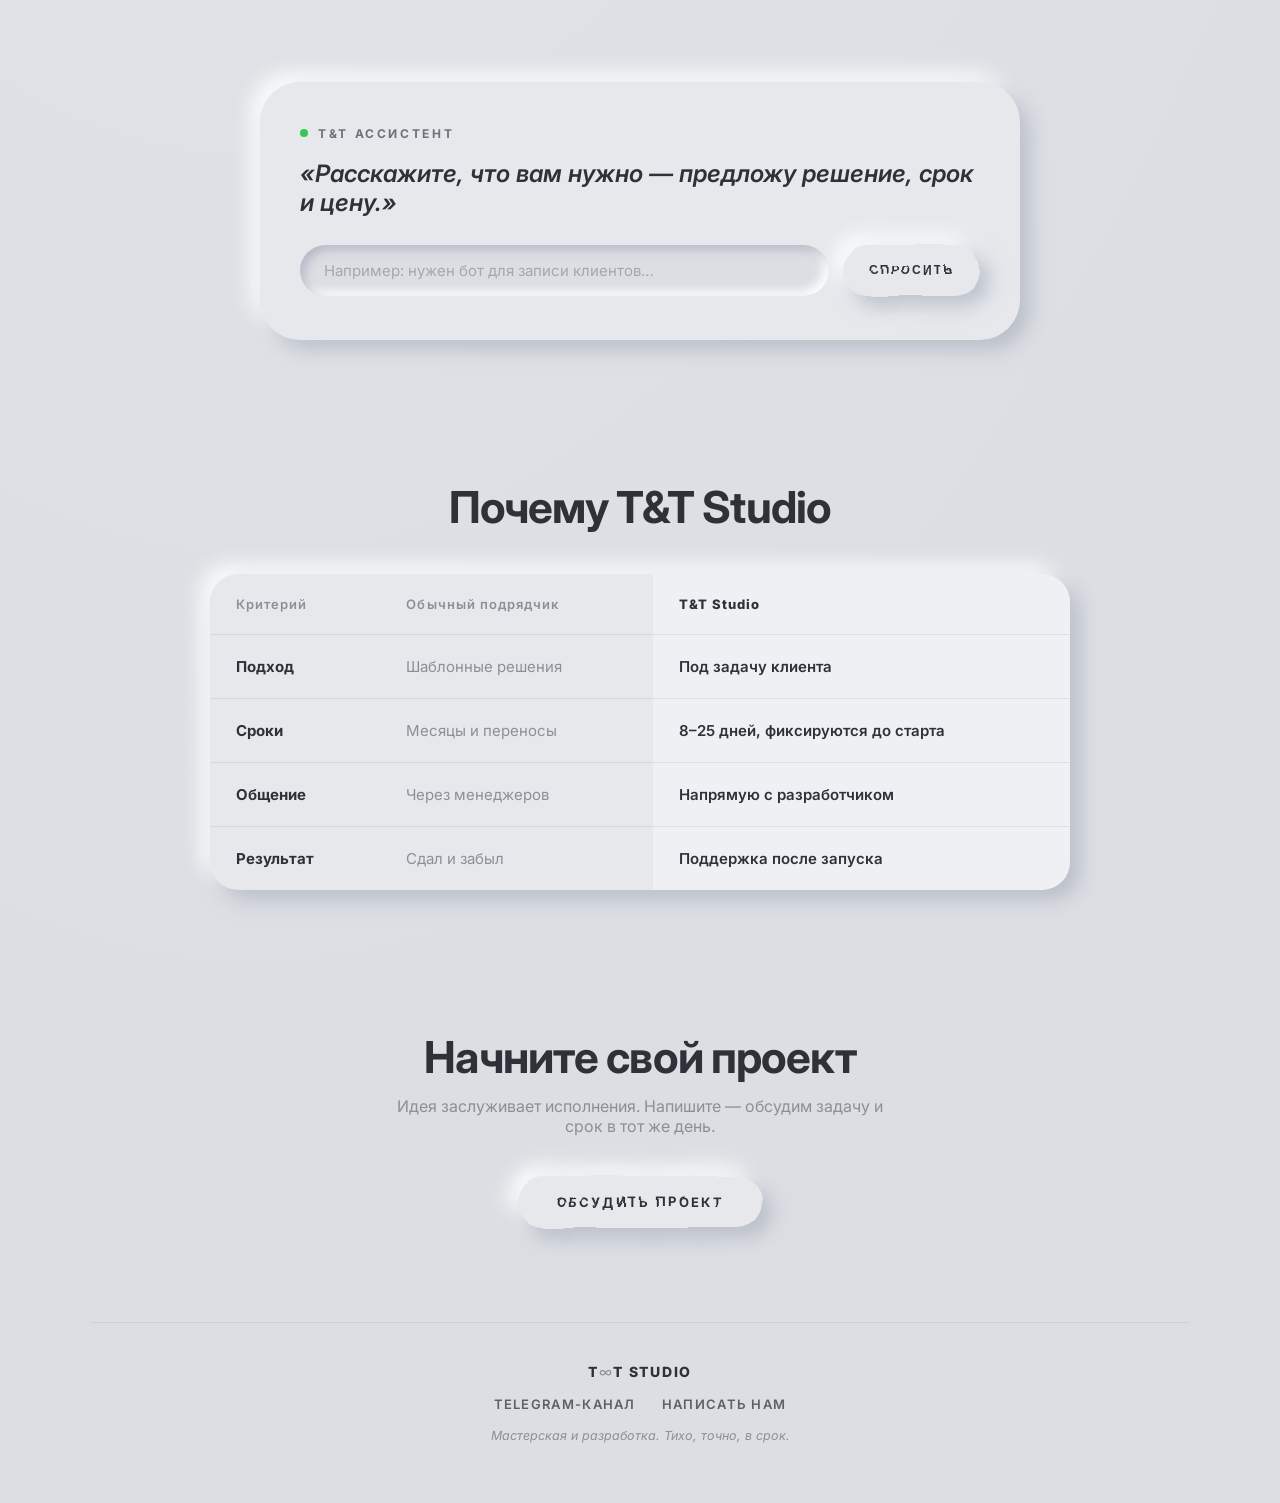
==== commit 06ba2d6f: "feat(liquid-glass): водное преломление букв в кнопках (SVG turbulence) + рябь от точки касания Co-Au" ====
--- a/index.html
+++ b/index.html
@@ -12,6 +12,16 @@
   <link rel="stylesheet" href="styles.css">
 </head>
 <body>
+  <!-- водное преломление для кнопок: живая турбулентность + displacement (стиль liquid glass) -->
+  <svg width="0" height="0" style="position:absolute" aria-hidden="true">
+    <filter id="liquidglass" x="-20%" y="-20%" width="140%" height="140%">
+      <feTurbulence type="fractalNoise" baseFrequency="0.012 0.026" numOctaves="2" seed="7" result="noise">
+        <animate attributeName="baseFrequency" dur="14s"
+          values="0.012 0.026;0.017 0.034;0.010 0.022;0.012 0.026" repeatCount="indefinite"/>
+      </feTurbulence>
+      <feDisplacementMap in="SourceGraphic" in2="noise" scale="5" xChannelSelector="R" yChannelSelector="G"/>
+    </filter>
+  </svg>
   <canvas id="glyphrain" aria-hidden="true"></canvas>
 
   <header class="nav">
--- a/styles.css
+++ b/styles.css
@@ -54,14 +54,68 @@
 .promo-arrow:hover, .modal-close:hover, .cart:hover { background: var(--bg-deep); box-shadow: var(--inset); }
 .cart:hover { border-radius: 40% 60% 55% 45% / 50% 45% 55% 50%; }
 
+/* постоянное «жидкое» состояние: всё переливается само, без наведения */
 @keyframes liquid-blob {
   0%, 100% { border-radius: 50% 50% 50% 50% / 50% 50% 50% 50%; }
   25%      { border-radius: 58% 42% 46% 54% / 45% 57% 43% 55%; }
   50%      { border-radius: 45% 55% 60% 40% / 55% 45% 52% 48%; }
   75%      { border-radius: 54% 46% 42% 58% / 48% 52% 45% 55%; }
 }
-.card:hover .media-well, .modal-media:hover .media-well { animation: liquid-blob 4.5s ease-in-out infinite; }
-.phil-row:hover .phil-ico { animation: liquid-blob 4.5s ease-in-out infinite; }
+@keyframes liquid-pill {
+  0%, 100% { border-radius: 34px 42px 38px 44px / 40px 34px 44px 36px; }
+  25%      { border-radius: 44px 34px 42px 36px / 36px 44px 34px 42px; }
+  50%      { border-radius: 38px 44px 34px 42px / 44px 38px 42px 34px; }
+  75%      { border-radius: 42px 36px 44px 38px / 34px 42px 36px 44px; }
+}
+@keyframes liquid-sheen {
+  0%, 100% { background-position: 0% 50%; }
+  50%      { background-position: 100% 50%; }
+}
+.media-well, .phil-ico { animation: liquid-blob 7s ease-in-out infinite; }
+.plus, .promo-arrow, .modal-close { animation: liquid-blob 9s ease-in-out infinite 1.5s; }
+.cart { animation: liquid-blob 8s ease-in-out infinite 3s; }
+
+/* водное преломление: кнопки и их буквы «плывут», как сквозь стекло (Apple liquid glass) */
+.btn-raised, .order, .promo-cta, .cta-mini, .promo-code-value, .switch-half, .nav-logo-inline {
+  filter: url(#liquidglass);
+}
+
+/* рябь от точки касания — расходящееся кольцо воды */
+.btn-raised, .order, .promo-cta, .cta-mini, .promo-code-value, .plus,
+.promo-arrow, .switch-half, .nav-links a, .modal-close, .cart {
+  position: relative; overflow: hidden;
+}
+.cart-count { top: 0; right: 0; }
+.ripple {
+  position: absolute; border-radius: 50%; pointer-events: none;
+  background: radial-gradient(circle,
+    rgba(255, 255, 255, 0) 30%,
+    rgba(255, 255, 255, .75) 42%,
+    rgba(190, 196, 206, .45) 52%,
+    rgba(255, 255, 255, .35) 62%,
+    rgba(255, 255, 255, 0) 72%);
+  transform: scale(0); opacity: 1;
+  animation: ripple-wave .8s cubic-bezier(.2, .6, .35, 1) forwards;
+}
+@keyframes ripple-wave {
+  70% { opacity: .55; }
+  100% { transform: scale(1); opacity: 0; }
+}
+.btn-raised, .order, .promo-cta, .cta-mini, .promo-code-value {
+  background: linear-gradient(120deg, #eceef1, #dfe2e7, #e9ebee, #dcdfe4, #eceef1);
+  background-size: 320% 320%;
+  animation: liquid-pill 10s ease-in-out infinite, liquid-sheen 9s ease-in-out infinite;
+}
+.pill {
+  background: linear-gradient(120deg, #e9ebee, #e2e4e9, #edeff2, #e2e4e9, #e9ebee);
+  background-size: 320% 320%;
+  animation: liquid-sheen 12s ease-in-out infinite;
+}
+.hero-panel, .promo-slide, .assistant-panel {
+  background: linear-gradient(135deg, #eaecef, #dfe1e6, #e8eaed, #dddfe4, #eaecef);
+  background-size: 300% 300%;
+  animation: liquid-sheen 16s ease-in-out infinite;
+}
 
 @keyframes floaty {
   0%, 100% { transform: translateY(0); }
@@ -69,7 +123,7 @@
 }
 .hero-glyph { animation: floaty 6s ease-in-out infinite; }
 @media (prefers-reduced-motion: reduce) {
-  .hero-glyph, .card:hover .media-well, .phil-row:hover .phil-ico { animation: none; }
+  * { animation: none !important; }
 }
 
 /* ---------- nav ---------- */
@@ -401,14 +455,15 @@
 
 /* ---------- mobile ---------- */
 @media (max-width: 720px) {
-  /* двухэтажная липкая шапка перекрывала контент — на мобильном она обычная */
-  .nav { flex-direction: column; position: static; padding-top: 16px; }
-  .nav-links { flex-wrap: wrap; justify-content: center; }
-  .hero { padding-top: 50px; }
+  /* шапка всегда одной строкой: лого слева от «Товары», компактные отступы */
+  .nav { position: static; padding-top: 16px; justify-content: center; }
+  .nav-links { flex-wrap: nowrap; }
+  .nav-logo-inline { font-size: 12px; padding: 8px 10px 8px 12px; letter-spacing: .08em; }
+  .nav-links a { font-size: 10.5px; padding: 8px 8px; letter-spacing: .08em; }
+  .cart { font-size: 15px; padding: 5px 6px; }
   .hero-panel { min-height: 240px; }
   th, td { padding: 14px 12px; font-size: 13px; }
   .assistant-panel { padding: 32px 22px; }
-  .nav-logo-inline { border-right: 0; width: 100%; text-align: center; margin: 0; padding-bottom: 2px; }
   .promo-arrow { display: none; }        /* на мобильном листается свайпом и точками */
   .promo-slide { padding: 28px 24px; min-height: 200px; border-radius: 28px; }
   .promo-track { border-radius: 28px; }
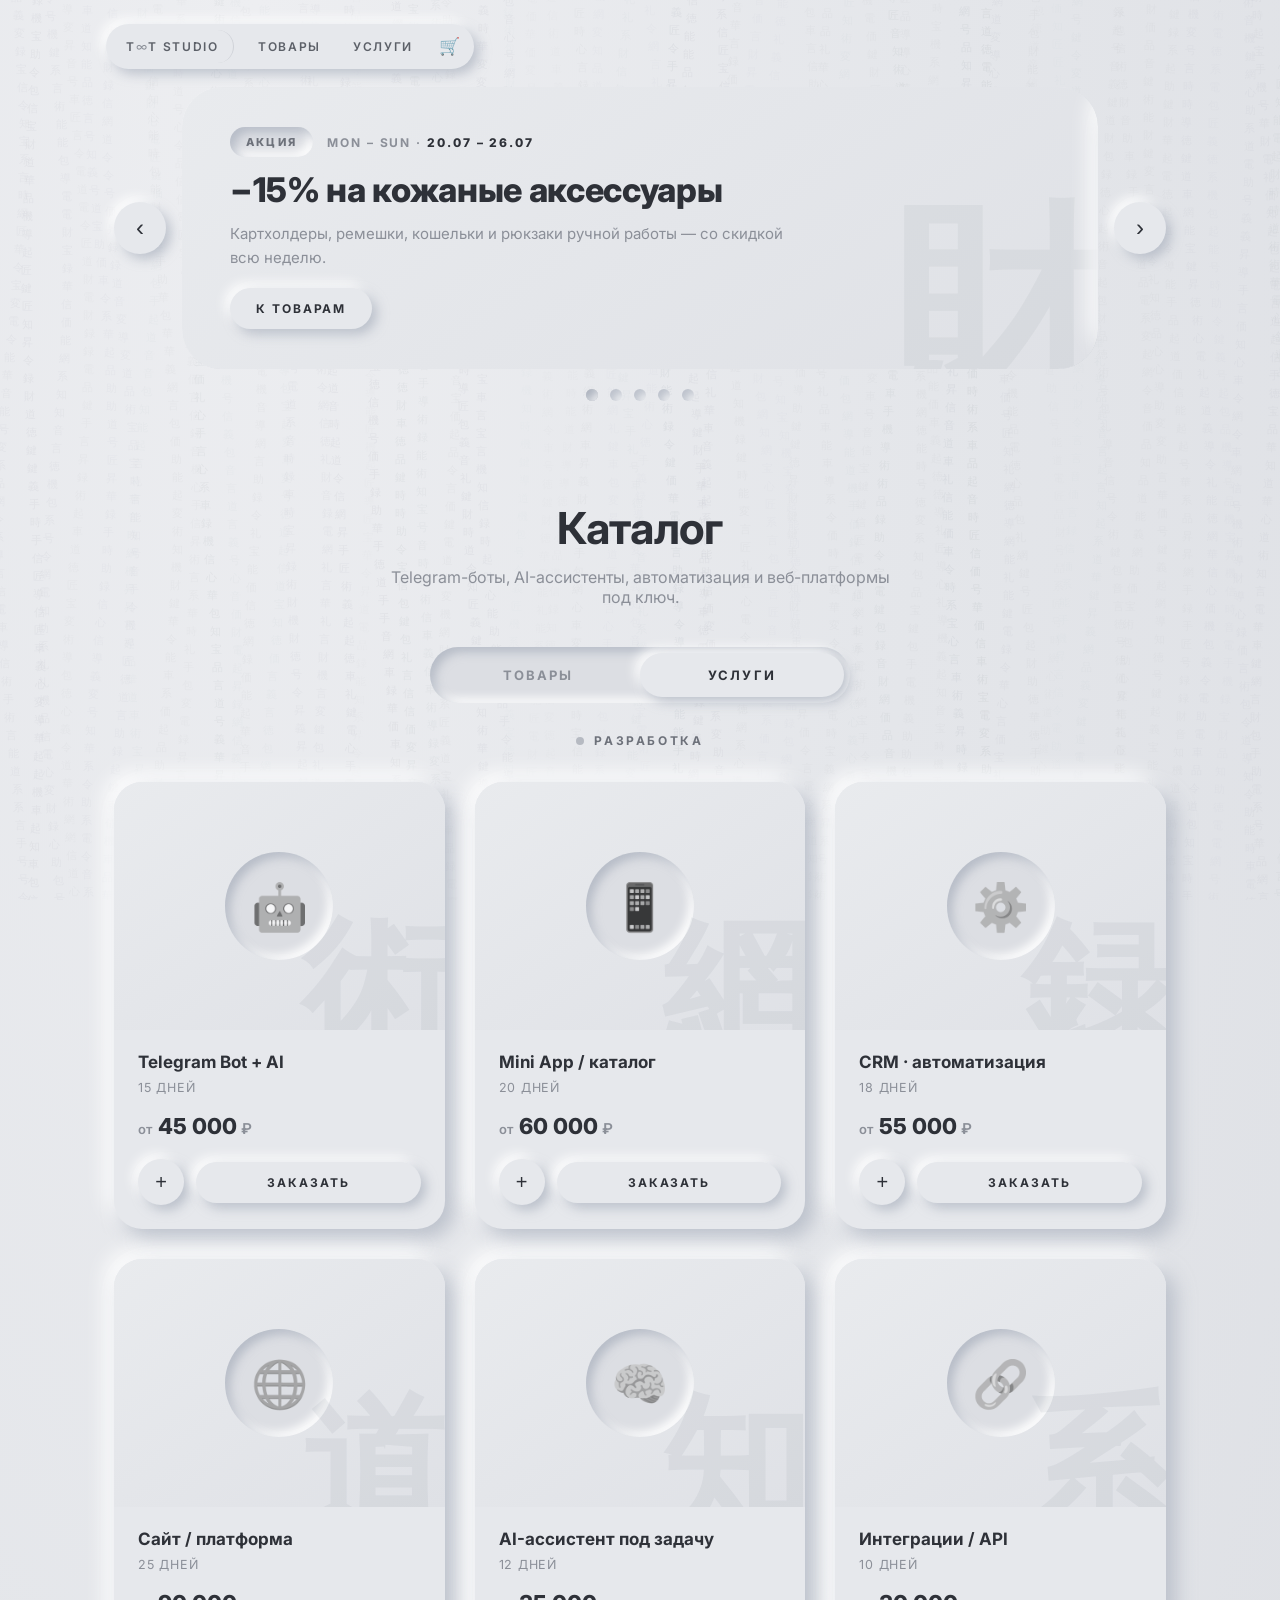
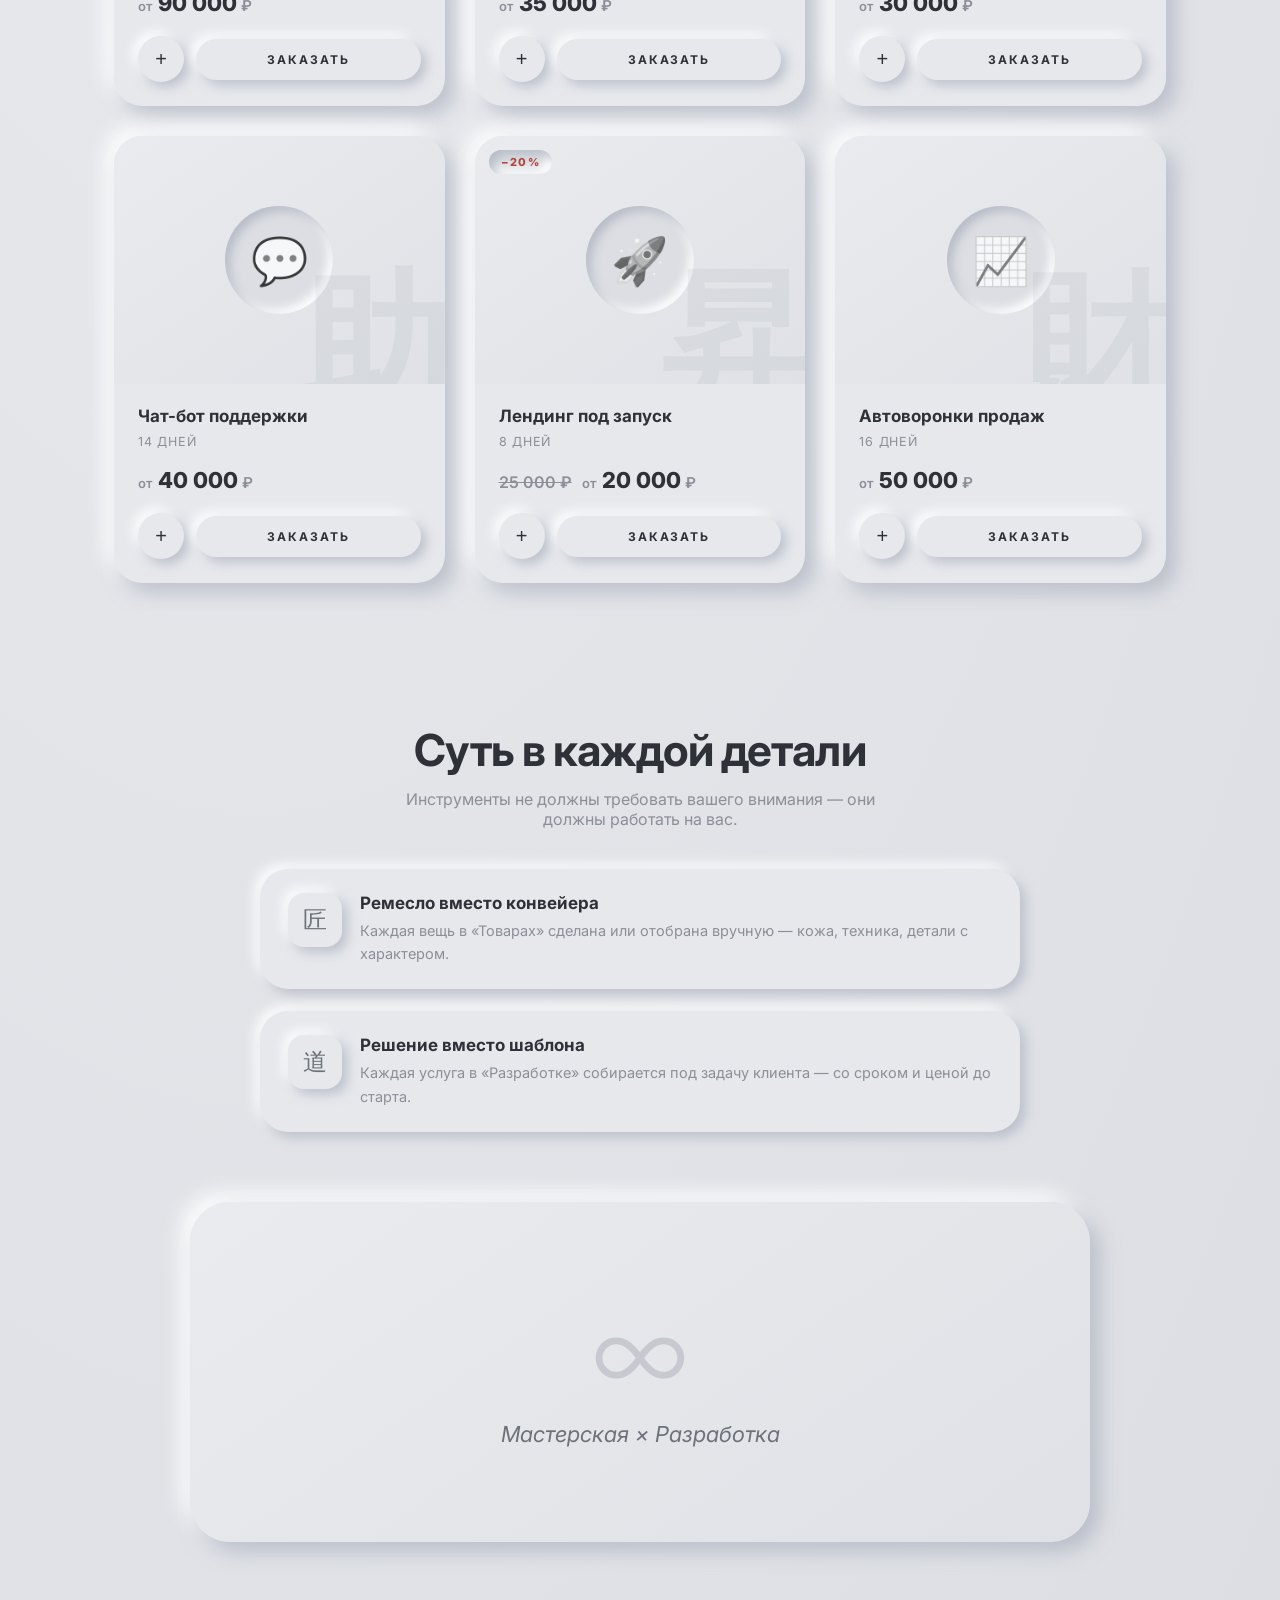
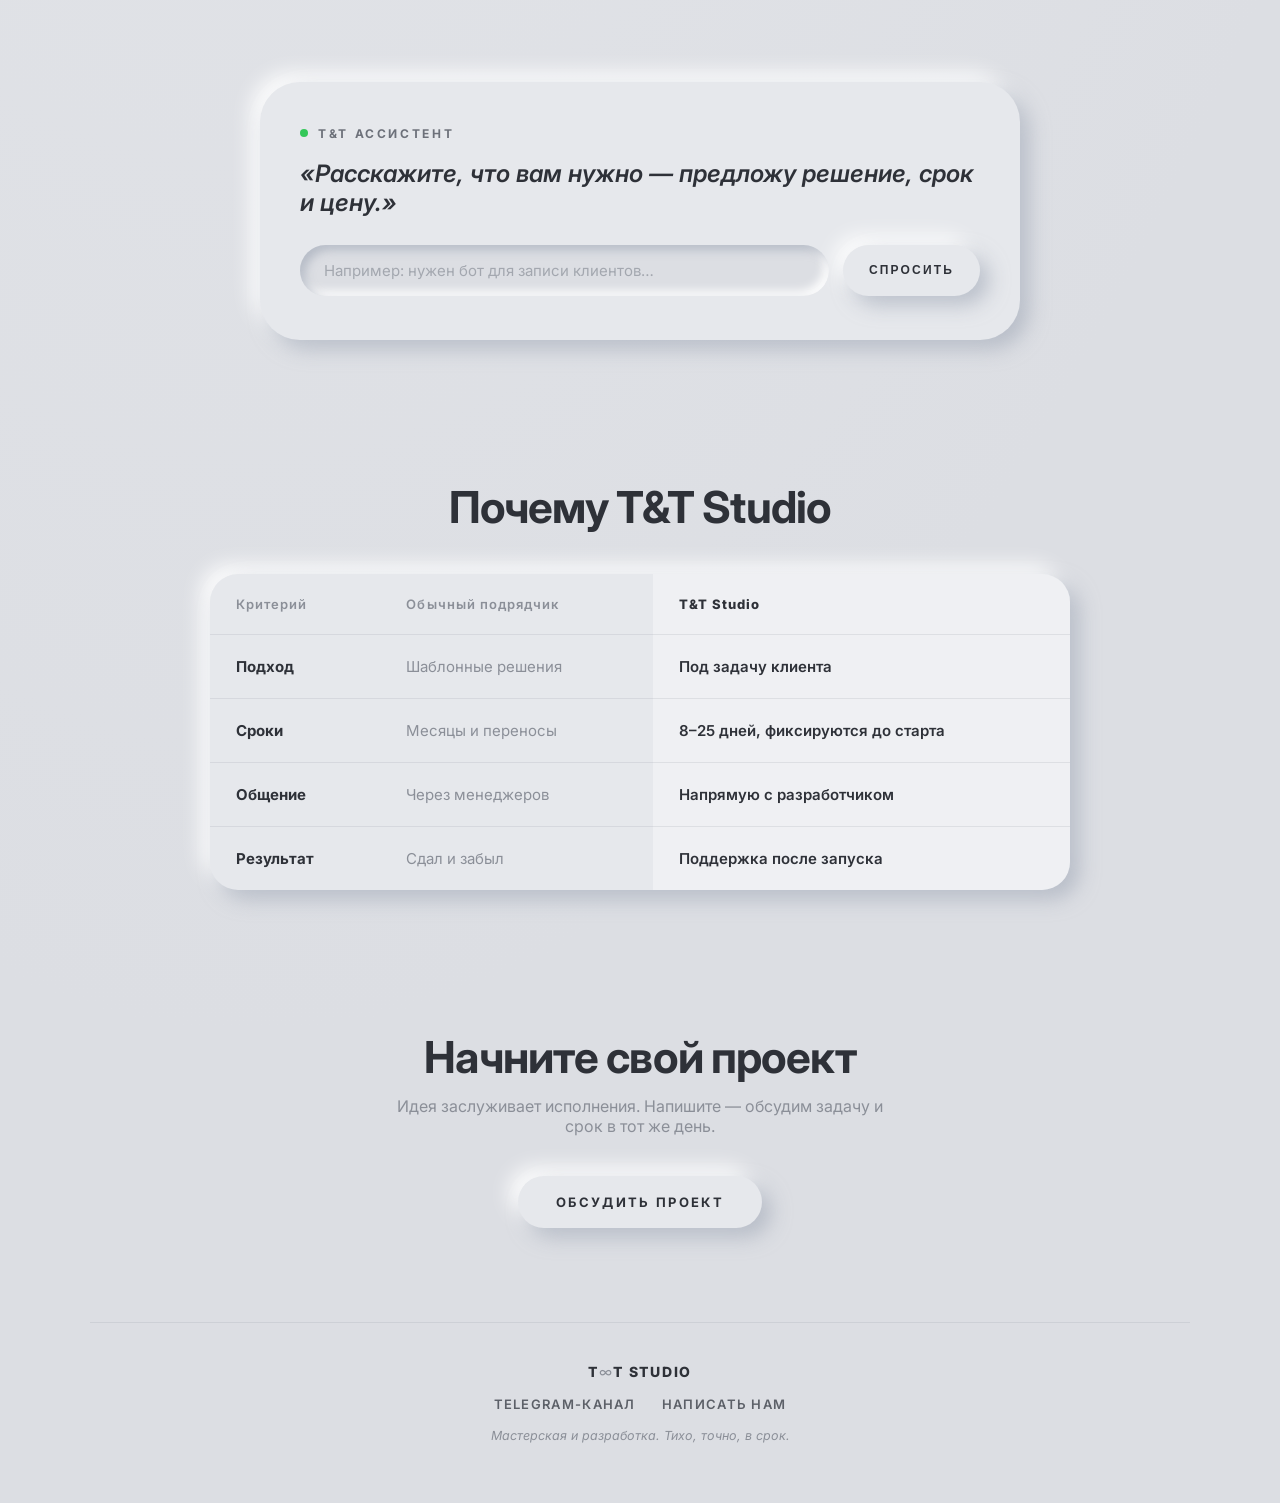
==== commit 631158b2: "fix(liquid): убрано пиксельное SVG-преломление; текучесть усилена векторно (морф краёв, переливы, во" ====
--- a/index.html
+++ b/index.html
@@ -12,16 +12,6 @@
   <link rel="stylesheet" href="styles.css">
 </head>
 <body>
-  <!-- водное преломление для кнопок: живая турбулентность + displacement (стиль liquid glass) -->
-  <svg width="0" height="0" style="position:absolute" aria-hidden="true">
-    <filter id="liquidglass" x="-20%" y="-20%" width="140%" height="140%">
-      <feTurbulence type="fractalNoise" baseFrequency="0.012 0.026" numOctaves="2" seed="7" result="noise">
-        <animate attributeName="baseFrequency" dur="14s"
-          values="0.012 0.026;0.017 0.034;0.010 0.022;0.012 0.026" repeatCount="indefinite"/>
-      </feTurbulence>
-      <feDisplacementMap in="SourceGraphic" in2="noise" scale="5" xChannelSelector="R" yChannelSelector="G"/>
-    </filter>
-  </svg>
   <canvas id="glyphrain" aria-hidden="true"></canvas>
 
   <header class="nav">
--- a/styles.css
+++ b/styles.css
@@ -62,23 +62,22 @@
   75%      { border-radius: 54% 46% 42% 58% / 48% 52% 45% 55%; }
 }
 @keyframes liquid-pill {
-  0%, 100% { border-radius: 34px 42px 38px 44px / 40px 34px 44px 36px; }
-  25%      { border-radius: 44px 34px 42px 36px / 36px 44px 34px 42px; }
-  50%      { border-radius: 38px 44px 34px 42px / 44px 38px 42px 34px; }
-  75%      { border-radius: 42px 36px 44px 38px / 34px 42px 36px 44px; }
+  0%, 100% { border-radius: 26px 48px 32px 52px / 44px 28px 50px 30px; }
+  20%      { border-radius: 50px 28px 46px 30px / 30px 50px 28px 46px; }
+  40%      { border-radius: 32px 50px 26px 48px / 48px 32px 46px 28px; }
+  60%      { border-radius: 48px 30px 52px 28px / 28px 46px 30px 50px; }
+  80%      { border-radius: 30px 46px 28px 50px / 50px 30px 48px 32px; }
 }
 @keyframes liquid-sheen {
-  0%, 100% { background-position: 0% 50%; }
-  50%      { background-position: 100% 50%; }
+  0%, 100% { background-position: 0% 40%; }
+  33%      { background-position: 70% 60%; }
+  66%      { background-position: 100% 45%; }
 }
 .media-well, .phil-ico { animation: liquid-blob 7s ease-in-out infinite; }
 .plus, .promo-arrow, .modal-close { animation: liquid-blob 9s ease-in-out infinite 1.5s; }
 .cart { animation: liquid-blob 8s ease-in-out infinite 3s; }
 
-/* водное преломление: кнопки и их буквы «плывут», как сквозь стекло (Apple liquid glass) */
-.btn-raised, .order, .promo-cta, .cta-mini, .promo-code-value, .switch-half, .nav-logo-inline {
-  filter: url(#liquidglass);
-}
+/* (SVG-преломление букв убрано: растровый фильтр давал видимые пиксели) */
 
 /* рябь от точки касания — расходящееся кольцо воды */
 .btn-raised, .order, .promo-cta, .cta-mini, .promo-code-value, .plus,
@@ -104,7 +103,7 @@
 .btn-raised, .order, .promo-cta, .cta-mini, .promo-code-value {
   background: linear-gradient(120deg, #eceef1, #dfe2e7, #e9ebee, #dcdfe4, #eceef1);
   background-size: 320% 320%;
-  animation: liquid-pill 10s ease-in-out infinite, liquid-sheen 9s ease-in-out infinite;
+  animation: liquid-pill 7s ease-in-out infinite, liquid-sheen 6s ease-in-out infinite;
 }
 .pill {
   background: linear-gradient(120deg, #e9ebee, #e2e4e9, #edeff2, #e2e4e9, #e9ebee);
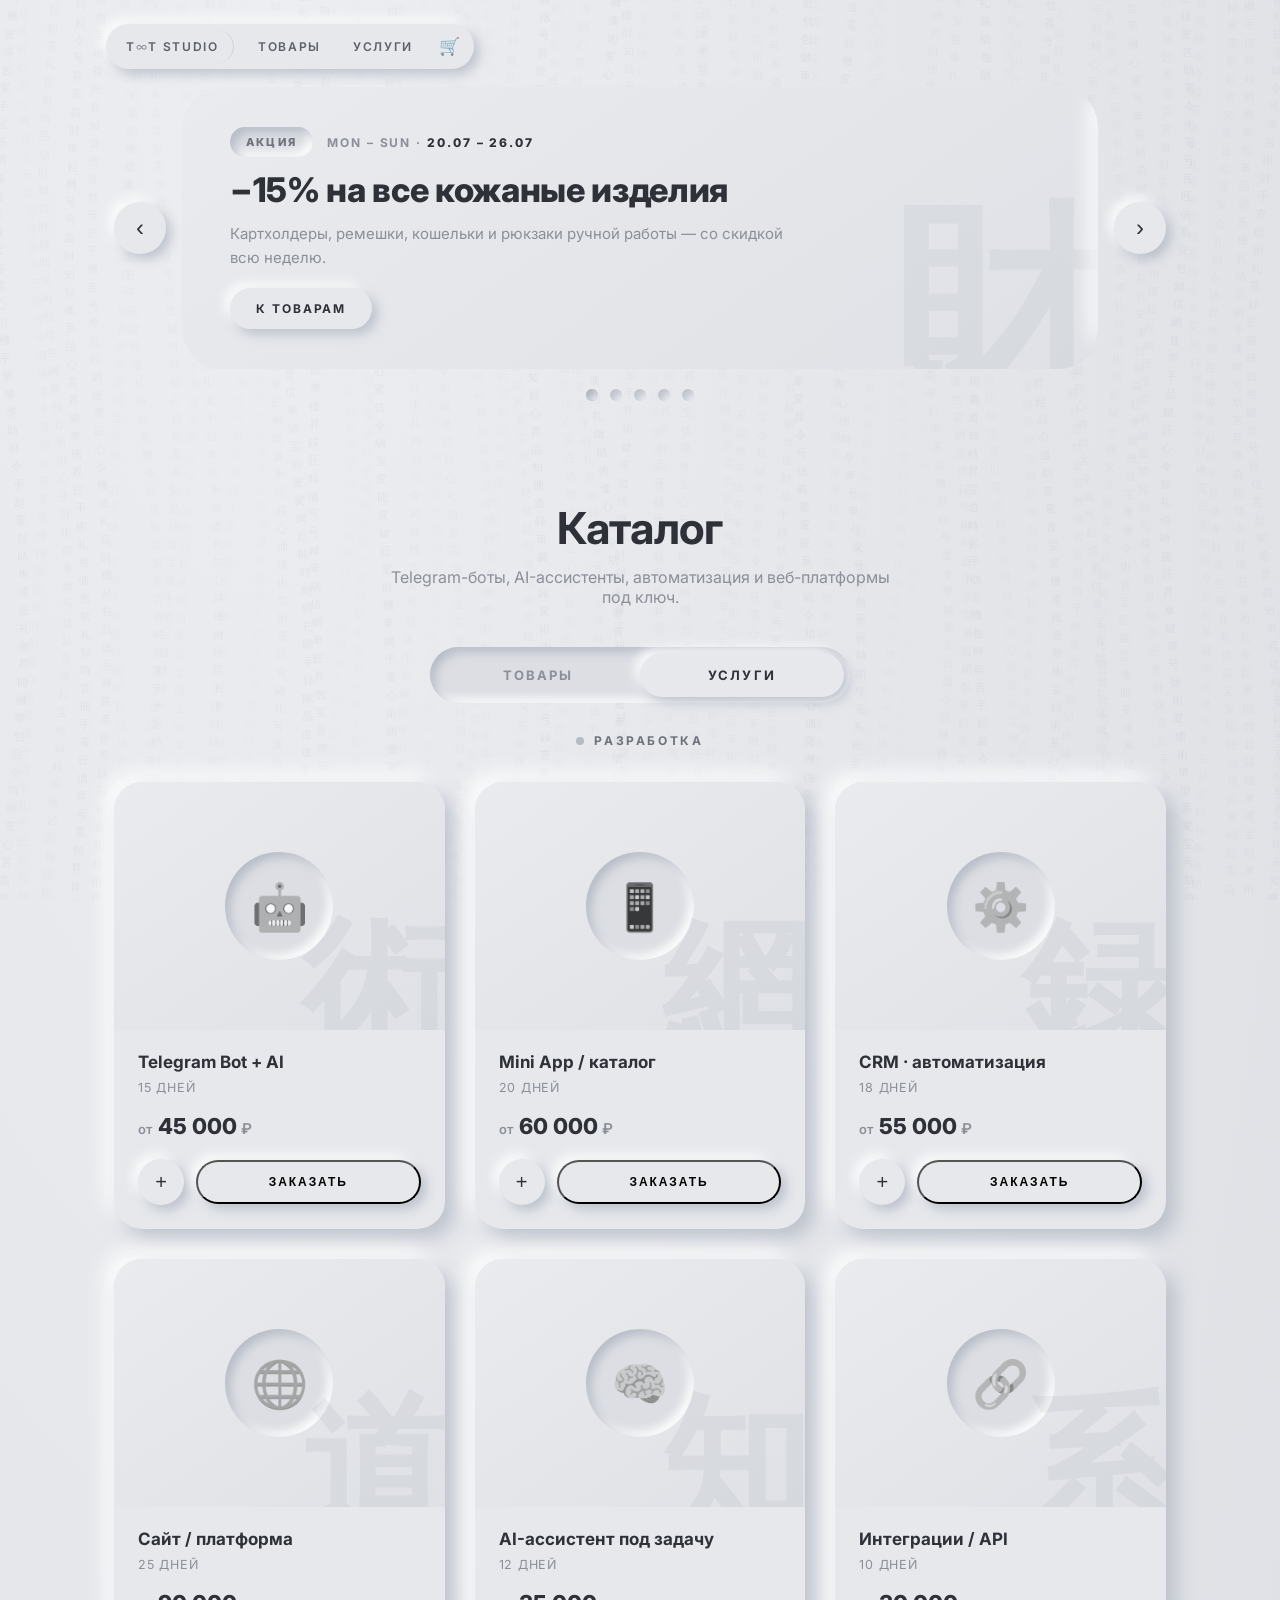
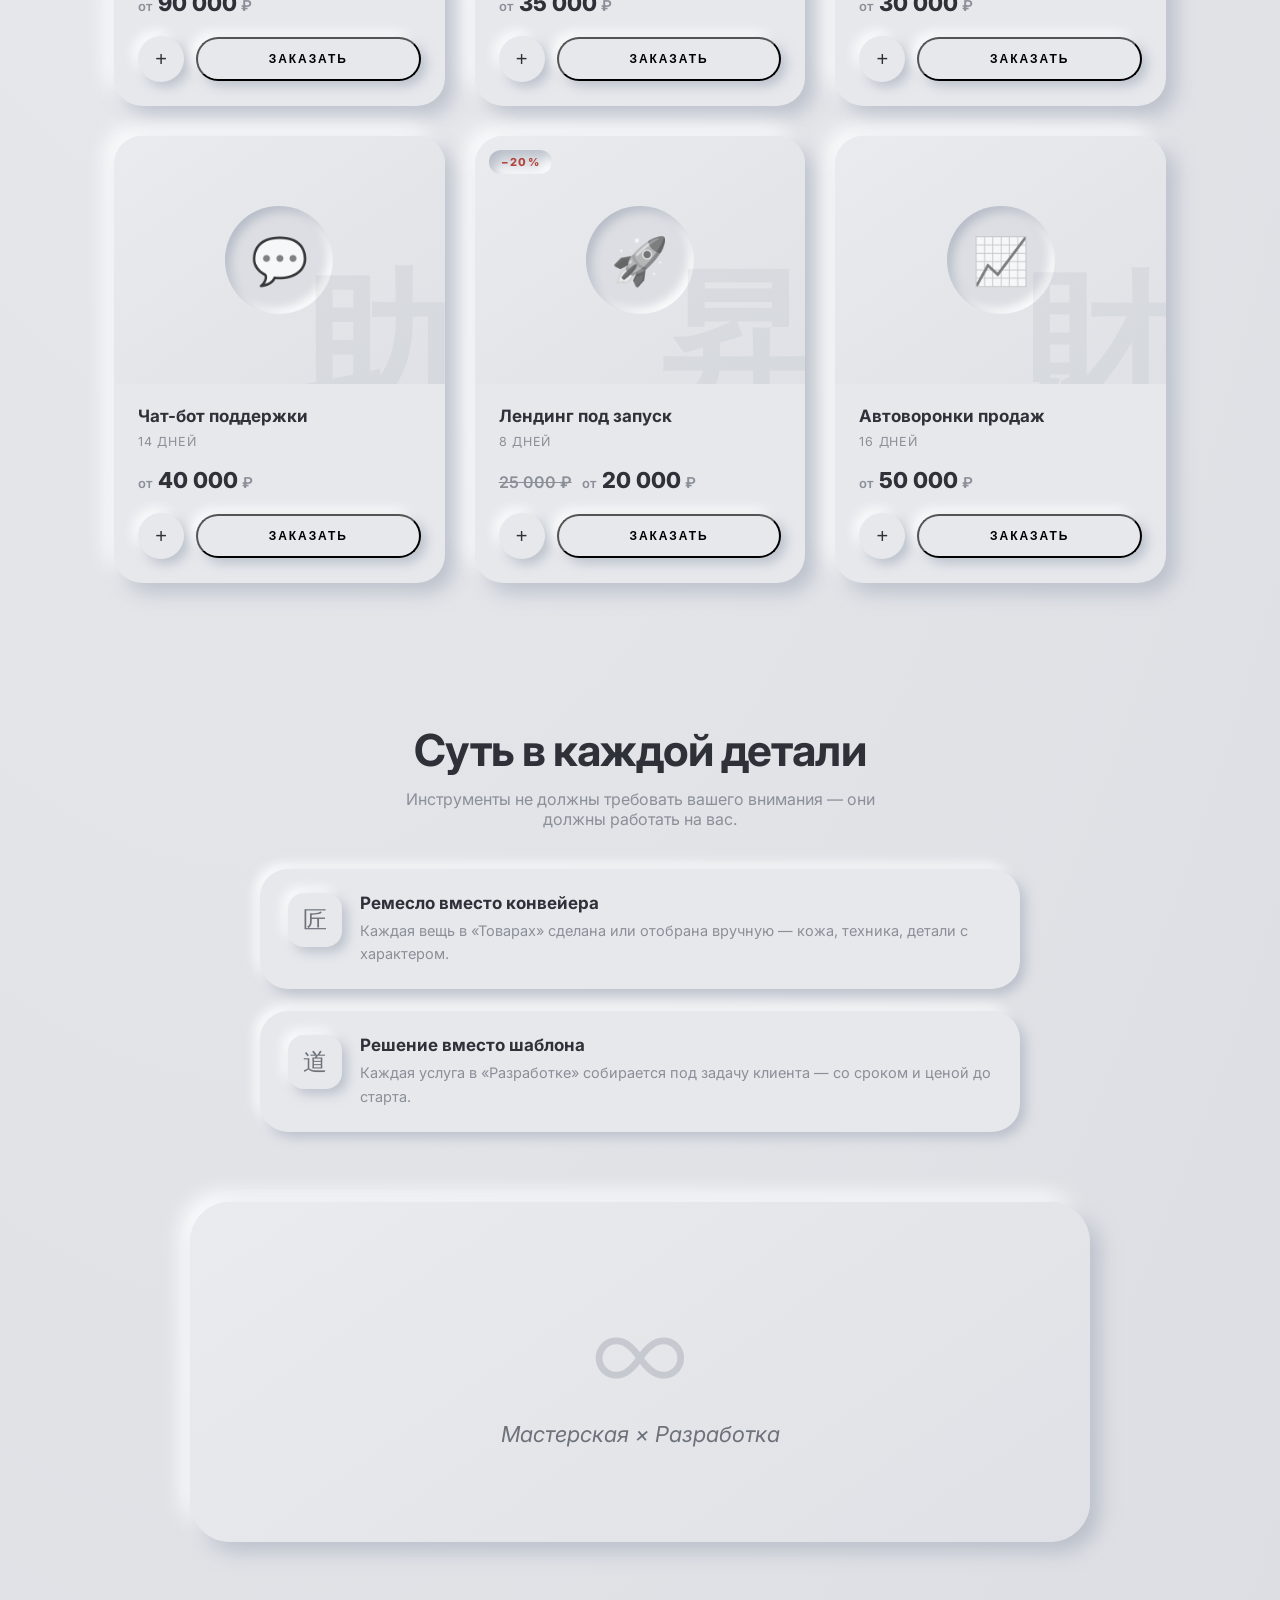
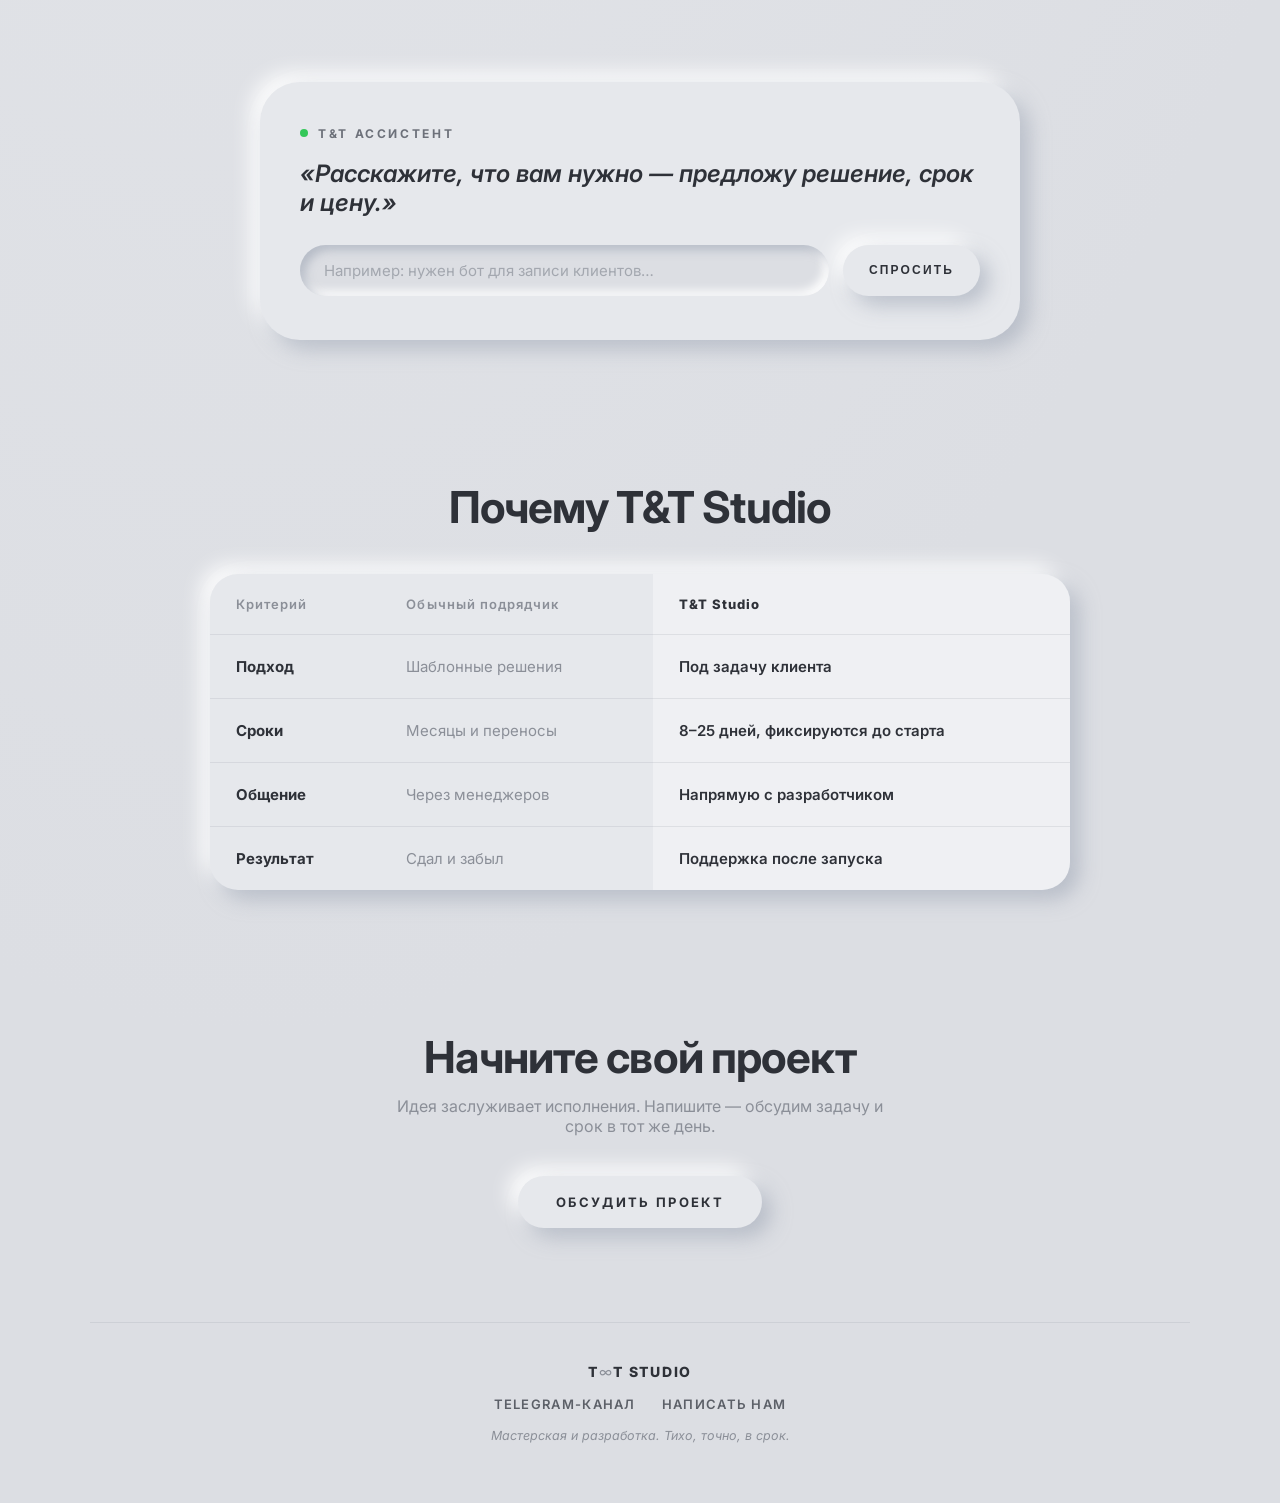
==== commit 6d8f4a81: "feat: только кожа в товарах, гайды Вьетнам (free+99₽, free в комплекте), пакеты услуг −10%, корзина " ====
--- a/index.html
+++ b/index.html
@@ -128,6 +128,12 @@
       <p class="eyebrow left"><span class="dot"></span><span id="pmTag"></span></p>
       <h3 class="modal-title" id="pmTitle"></h3>
       <p class="card-meta" id="pmMeta"></p>
+      <p class="modal-desc" id="pmDesc"></p>
+      <div class="addons" id="pmAddons" hidden>
+        <p class="addons-title">Соберите пакет — вместе дешевле:</p>
+        <div class="addons-list" id="pmAddonsList"></div>
+        <p class="addons-note" id="pmAddonsNote" hidden>Пакет из 3+ позиций — скидка 10% на всё ✓</p>
+      </div>
       <div class="modal-price" id="pmPrice"></div>
       <div class="promo-code" id="pmPromo" hidden>
         <span class="promo-code-label">Промокод по акции:</span>
@@ -151,6 +157,17 @@
         <span>Итого:</span><b id="cartSum"></b>
       </div>
       <p class="cart-empty" id="cartEmpty">Корзина пока пуста — добавьте товары кнопкой «+»</p>
+
+      <div class="cart-offers" id="cartOffers">
+        <p class="addons-title">Ещё предложения:</p>
+        <div class="addons-list" id="cartOffersList"></div>
+      </div>
+
+      <div class="cart-email" id="cartEmail" hidden>
+        <label class="addons-title" for="emailInput">Куда отправить гайды:</label>
+        <input class="ask-input" id="emailInput" type="email" placeholder="ваша почта" autocomplete="email">
+      </div>
+
       <div class="modal-actions">
         <button class="btn-raised small" id="cartClear" hidden>Очистить</button>
         <button class="btn-raised small" id="cartCheckout" hidden>Оформить в Telegram</button>
--- a/styles.css
+++ b/styles.css
@@ -78,6 +78,61 @@
 .cart { animation: liquid-blob 8s ease-in-out infinite 3s; }
 
 /* (SVG-преломление букв убрано: растровый фильтр давал видимые пиксели) */
+
+/* медленное «всплытие» страницы — чтобы успеть насладиться перетеканием */
+@keyframes page-in {
+  from { opacity: 0; transform: translateY(28px); }
+  to   { opacity: 1; transform: none; }
+}
+.nav            { animation: page-in 1.2s .05s cubic-bezier(.22,.9,.3,1) backwards; }
+main > section:nth-child(1) { animation: page-in 1.4s .25s cubic-bezier(.22,.9,.3,1) backwards; }
+main > section:nth-child(2) { animation: page-in 1.4s .45s cubic-bezier(.22,.9,.3,1) backwards; }
+main > section:nth-child(3) { animation: page-in 1.4s .65s cubic-bezier(.22,.9,.3,1) backwards; }
+main > section:nth-child(n+4) { animation: page-in 1.4s .85s cubic-bezier(.22,.9,.3,1) backwards; }
+.foot           { animation: page-in 1.4s 1s cubic-bezier(.22,.9,.3,1) backwards; }
+.card           { animation: page-in 1s calc(var(--i, 0) * 110ms) cubic-bezier(.22,.9,.3,1) backwards; }
+.overlay .modal-card { animation: page-in .7s ease-out; }
+
+/* переливы у мелких круглых кнопок и бегунка переключателя */
+.plus, .promo-arrow, .modal-close, .cart, .cart-item-remove {
+  background: linear-gradient(130deg, #eceef1, #dfe2e7, #e9ebee, #dcdfe4, #eceef1);
+  background-size: 300% 300%;
+}
+.plus, .promo-arrow, .modal-close { animation: liquid-blob 9s ease-in-out infinite 1.5s, liquid-sheen 7s ease-in-out infinite; }
+.cart { animation: liquid-blob 8s ease-in-out infinite 3s, liquid-sheen 8s ease-in-out infinite 1s; }
+.cart-item-remove { animation: liquid-blob 10s ease-in-out infinite, liquid-sheen 9s ease-in-out infinite; }
+.switch-thumb {
+  background: linear-gradient(120deg, #eceef1, #dfe2e7, #e9ebee, #eceef1);
+  background-size: 300% 300%;
+  animation: liquid-pill 8s ease-in-out infinite, liquid-sheen 7s ease-in-out infinite;
+}
+.promo-dot { animation: liquid-blob 6s ease-in-out infinite; }
+
+/* блоки «соберите пакет» и «ещё предложения» */
+.modal-desc { color: var(--muted); font-size: 14.5px; line-height: 1.65; margin: 10px 0 4px; }
+.addons { margin-top: 18px; }
+.addons-title { font-size: 12.5px; font-weight: 700; letter-spacing: .08em; text-transform: uppercase; color: #6d717a; margin-bottom: 10px; }
+.addons-list { display: flex; flex-direction: column; gap: 8px; }
+.addon {
+  display: flex; align-items: center; gap: 12px; padding: 12px 16px; border-radius: 18px;
+  background: var(--panel); box-shadow: var(--raise-sm); cursor: pointer; user-select: none;
+  transition: background .35s, box-shadow .35s;
+}
+.addon input { position: absolute; opacity: 0; pointer-events: none; }
+.addon-check {
+  flex: 0 0 auto; width: 26px; height: 26px; border-radius: 50%; display: grid; place-items: center;
+  background: var(--bg-deep); box-shadow: var(--inset); font-size: 13px; color: transparent;
+  transition: color .3s;
+}
+.addon.on { box-shadow: var(--inset); }
+.addon.on .addon-check { color: var(--green); }
+.addon-name { flex: 1; font-size: 13.5px; font-weight: 600; }
+.addon-price { font-size: 13px; font-weight: 800; white-space: nowrap; }
+.addon-price .free { color: var(--green); letter-spacing: .08em; }
+.addons-note { margin-top: 10px; font-size: 12.5px; font-weight: 700; color: var(--green); }
+.cart-offers { margin-top: 18px; }
+.cart-email { margin-top: 16px; display: flex; flex-direction: column; gap: 8px; }
+.price .free-label, .promo-when .free { color: var(--green); font-weight: 800; letter-spacing: .1em; }
 
 /* рябь от точки касания — расходящееся кольцо воды */
 .btn-raised, .order, .promo-cta, .cta-mini, .promo-code-value, .plus,
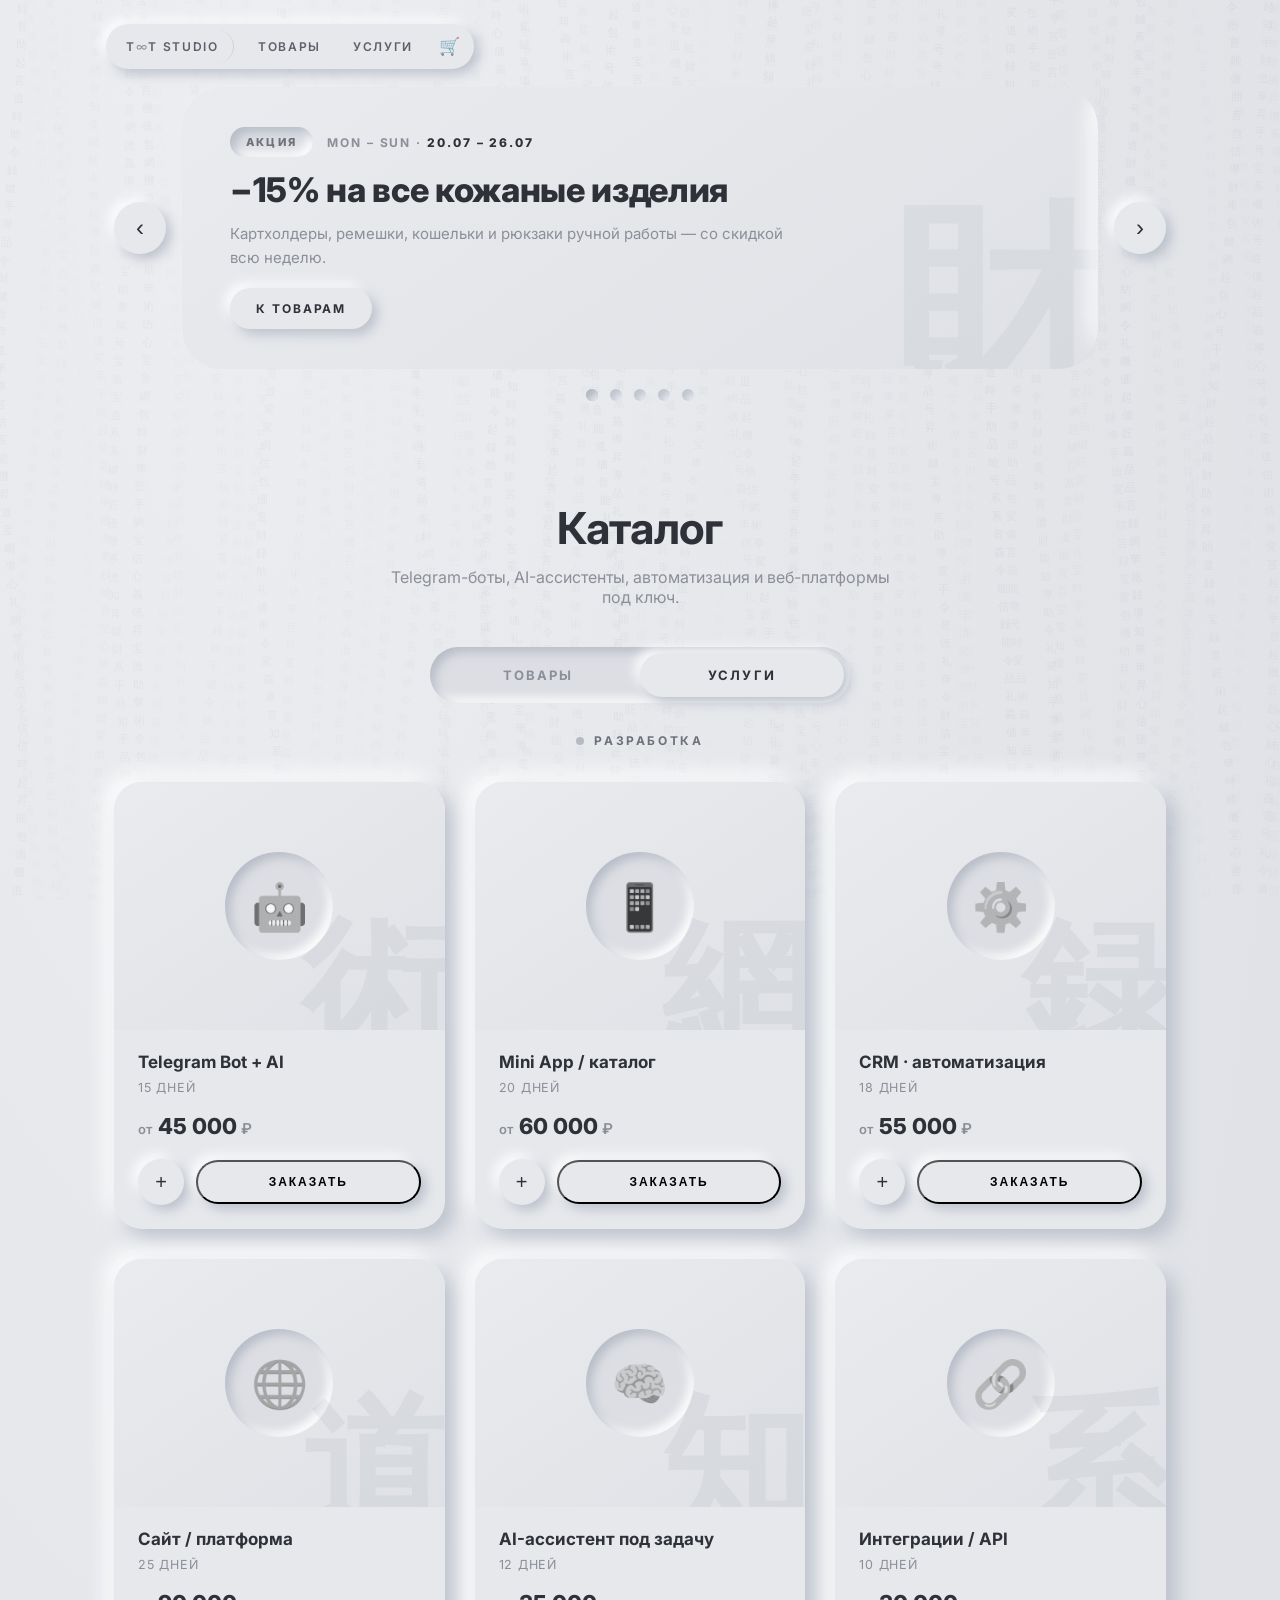
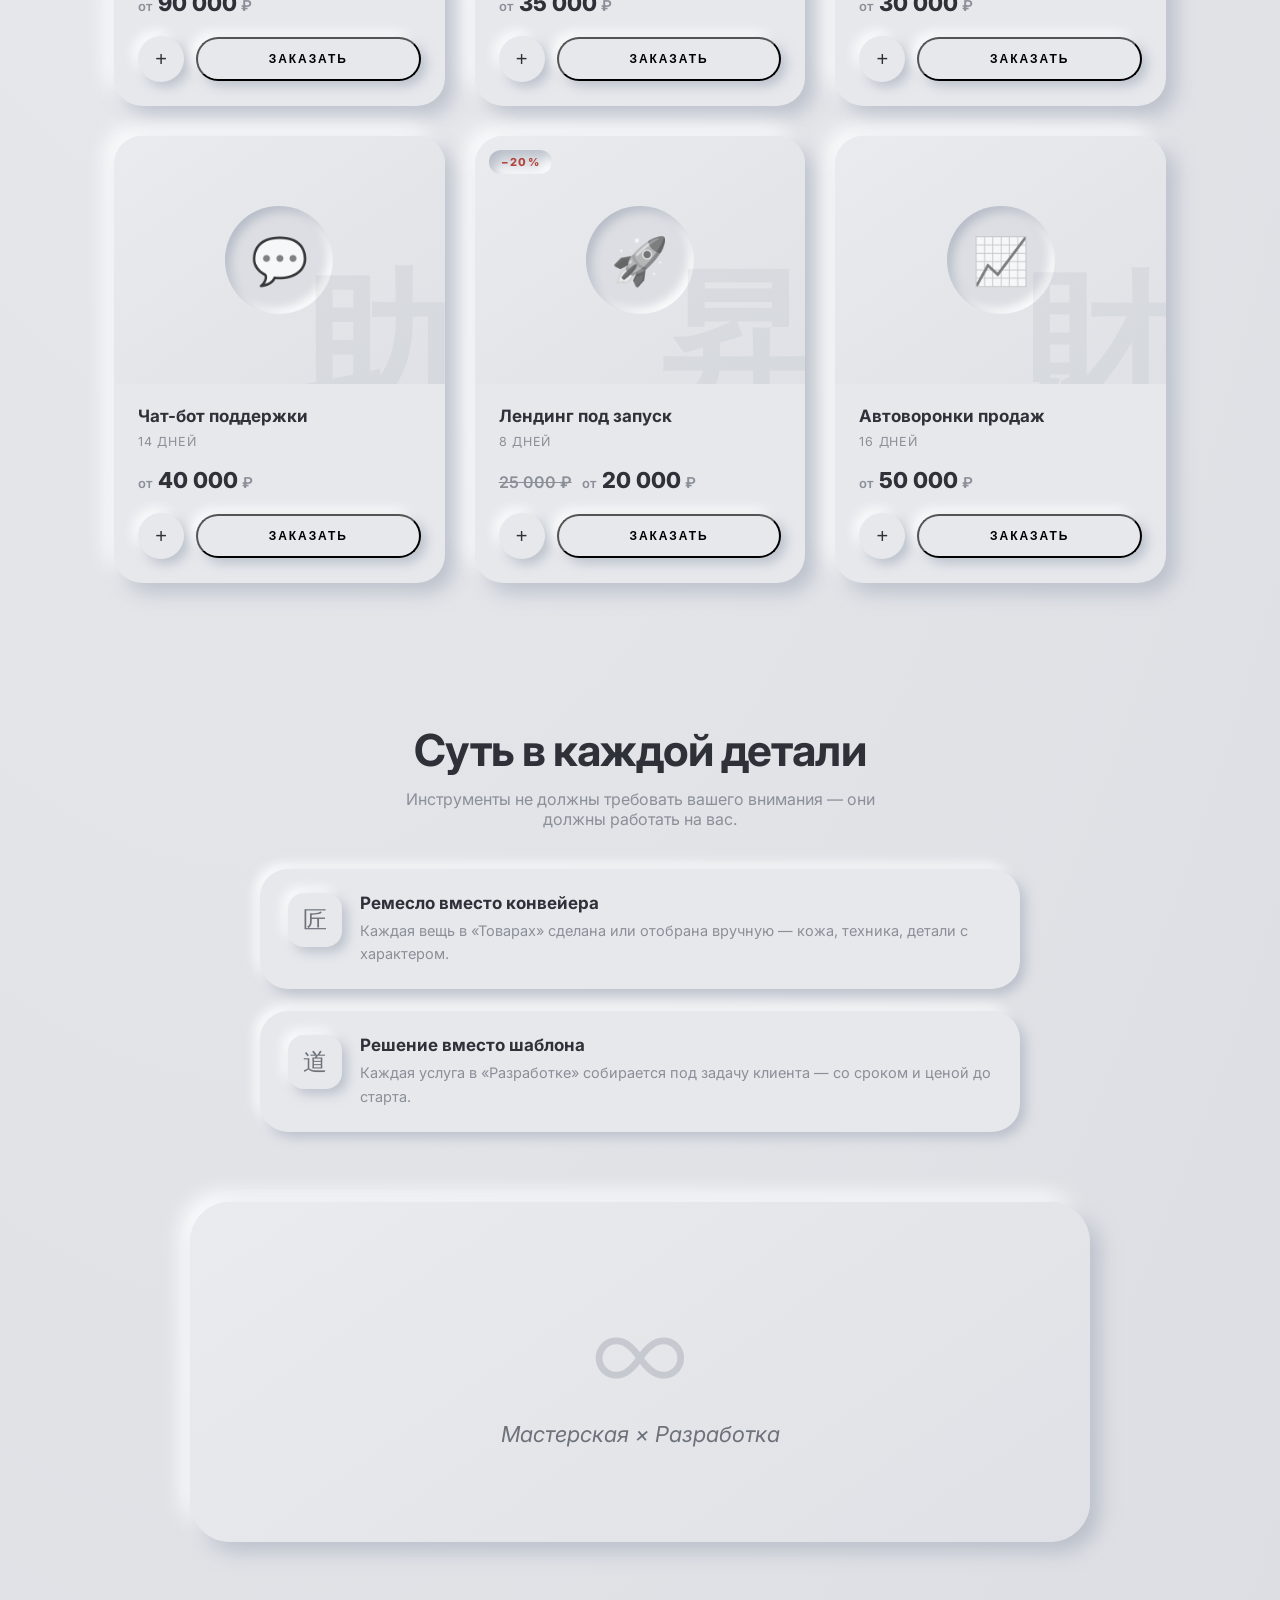
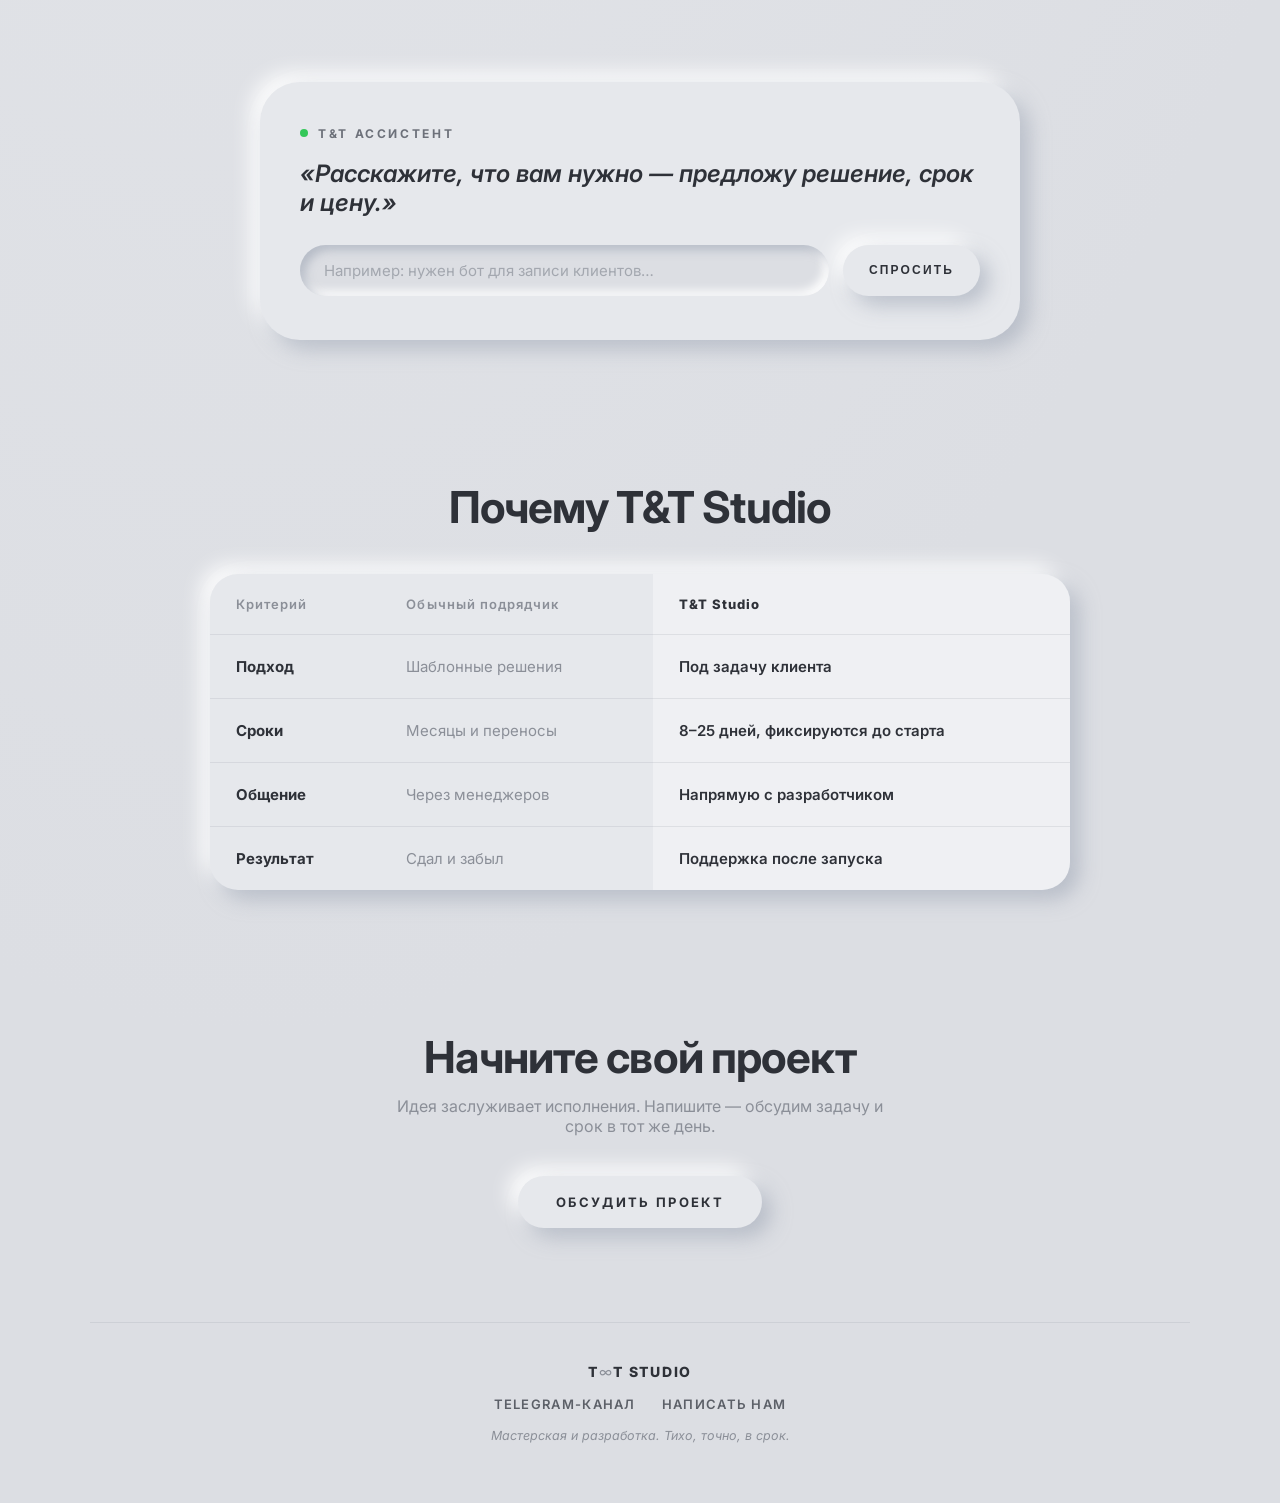
==== commit abaaef8c: "feat: catalog.json (единый источник для сайта и бота), способ оплаты в корзине, фикс бейджа количест" ====
--- a/index.html
+++ b/index.html
@@ -168,6 +168,15 @@
         <input class="ask-input" id="emailInput" type="email" placeholder="ваша почта" autocomplete="email">
       </div>
 
+      <div class="cart-pay" id="cartPay" hidden>
+        <p class="addons-title">Как удобнее оплатить:</p>
+        <div class="addons-list" id="payList">
+          <div class="addon pay on" data-pay="Карта / СБП"><span class="addon-check">✓</span><span class="addon-name">💳 Карта / СБП</span></div>
+          <div class="addon pay" data-pay="Криптовалюта (USDT)"><span class="addon-check">✓</span><span class="addon-name">₿ Криптовалюта (USDT)</span></div>
+          <div class="addon pay" data-pay="Обсудить с менеджером"><span class="addon-check">✓</span><span class="addon-name">💬 Обсудить с менеджером</span></div>
+        </div>
+      </div>
+
       <div class="modal-actions">
         <button class="btn-raised small" id="cartClear" hidden>Очистить</button>
         <button class="btn-raised small" id="cartCheckout" hidden>Оформить в Telegram</button>
--- a/styles.css
+++ b/styles.css
@@ -131,15 +131,21 @@
 .addon-price .free { color: var(--green); letter-spacing: .08em; }
 .addons-note { margin-top: 10px; font-size: 12.5px; font-weight: 700; color: var(--green); }
 .cart-offers { margin-top: 18px; }
+.cart-pay { margin-top: 16px; }
 .cart-email { margin-top: 16px; display: flex; flex-direction: column; gap: 8px; }
 .price .free-label, .promo-when .free { color: var(--green); font-weight: 800; letter-spacing: .1em; }
 
 /* рябь от точки касания — расходящееся кольцо воды */
 .btn-raised, .order, .promo-cta, .cta-mini, .promo-code-value, .plus,
-.promo-arrow, .switch-half, .nav-links a, .modal-close, .cart {
+.promo-arrow, .switch-half, .nav-links a, .modal-close {
   position: relative; overflow: hidden;
 }
-.cart-count { top: 0; right: 0; }
+/* у корзины overflow видимый — иначе обрезался бейдж с количеством (напр. «123») */
+.cart { position: relative; overflow: visible; }
+.cart-count {
+  top: -6px; right: -10px; min-width: 18px; height: 18px; line-height: 18px;
+  padding: 0 5px; font-size: 10px; width: auto; border-radius: 999px;
+}
 .ripple {
   position: absolute; border-radius: 50%; pointer-events: none;
   background: radial-gradient(circle,
@@ -506,6 +512,14 @@
 .foot-links a { font-size: 13px; font-weight: 600; letter-spacing: .1em; text-transform: uppercase; color: #5c6068; }
 .foot-links a:hover { color: var(--text); }
 .foot-note { font-size: 12.5px; color: var(--muted); font-style: italic; }
+
+/* ---------- планшет ---------- */
+@media (max-width: 1024px) {
+  main { padding: 0 18px; }
+  .cards { grid-template-columns: repeat(auto-fill, minmax(240px, 1fr)); gap: 22px; }
+  .promo-slide { padding: 34px 36px; }
+  .hero-panel { min-height: 280px; }
+}
 
 /* ---------- mobile ---------- */
 @media (max-width: 720px) {
@@ -521,4 +535,19 @@
   .promo-arrow { display: none; }        /* на мобильном листается свайпом и точками */
   .promo-slide { padding: 28px 24px; min-height: 200px; border-radius: 28px; }
   .promo-track { border-radius: 28px; }
-}
+  .modal-card { padding: 26px 20px 22px; border-radius: 28px; }
+  .cards { grid-template-columns: 1fr 1fr; gap: 14px; }
+  .card-info { padding: 14px 14px 16px; }
+  .card-title { font-size: 14px; }
+  .price { font-size: 18px; }
+  .order { font-size: 10.5px; padding: 11px 6px; letter-spacing: .1em; }
+  .plus { width: 38px; height: 38px; font-size: 17px; }
+}
+
+/* ---------- узкие телефоны ---------- */
+@media (max-width: 420px) {
+  .nav-logo-inline { font-size: 11px; padding: 8px 8px 8px 10px; }
+  .nav-links a { font-size: 9.5px; padding: 8px 6px; }
+  .cards { grid-template-columns: 1fr; }
+  .promo-title { font-size: 20px; }
+}
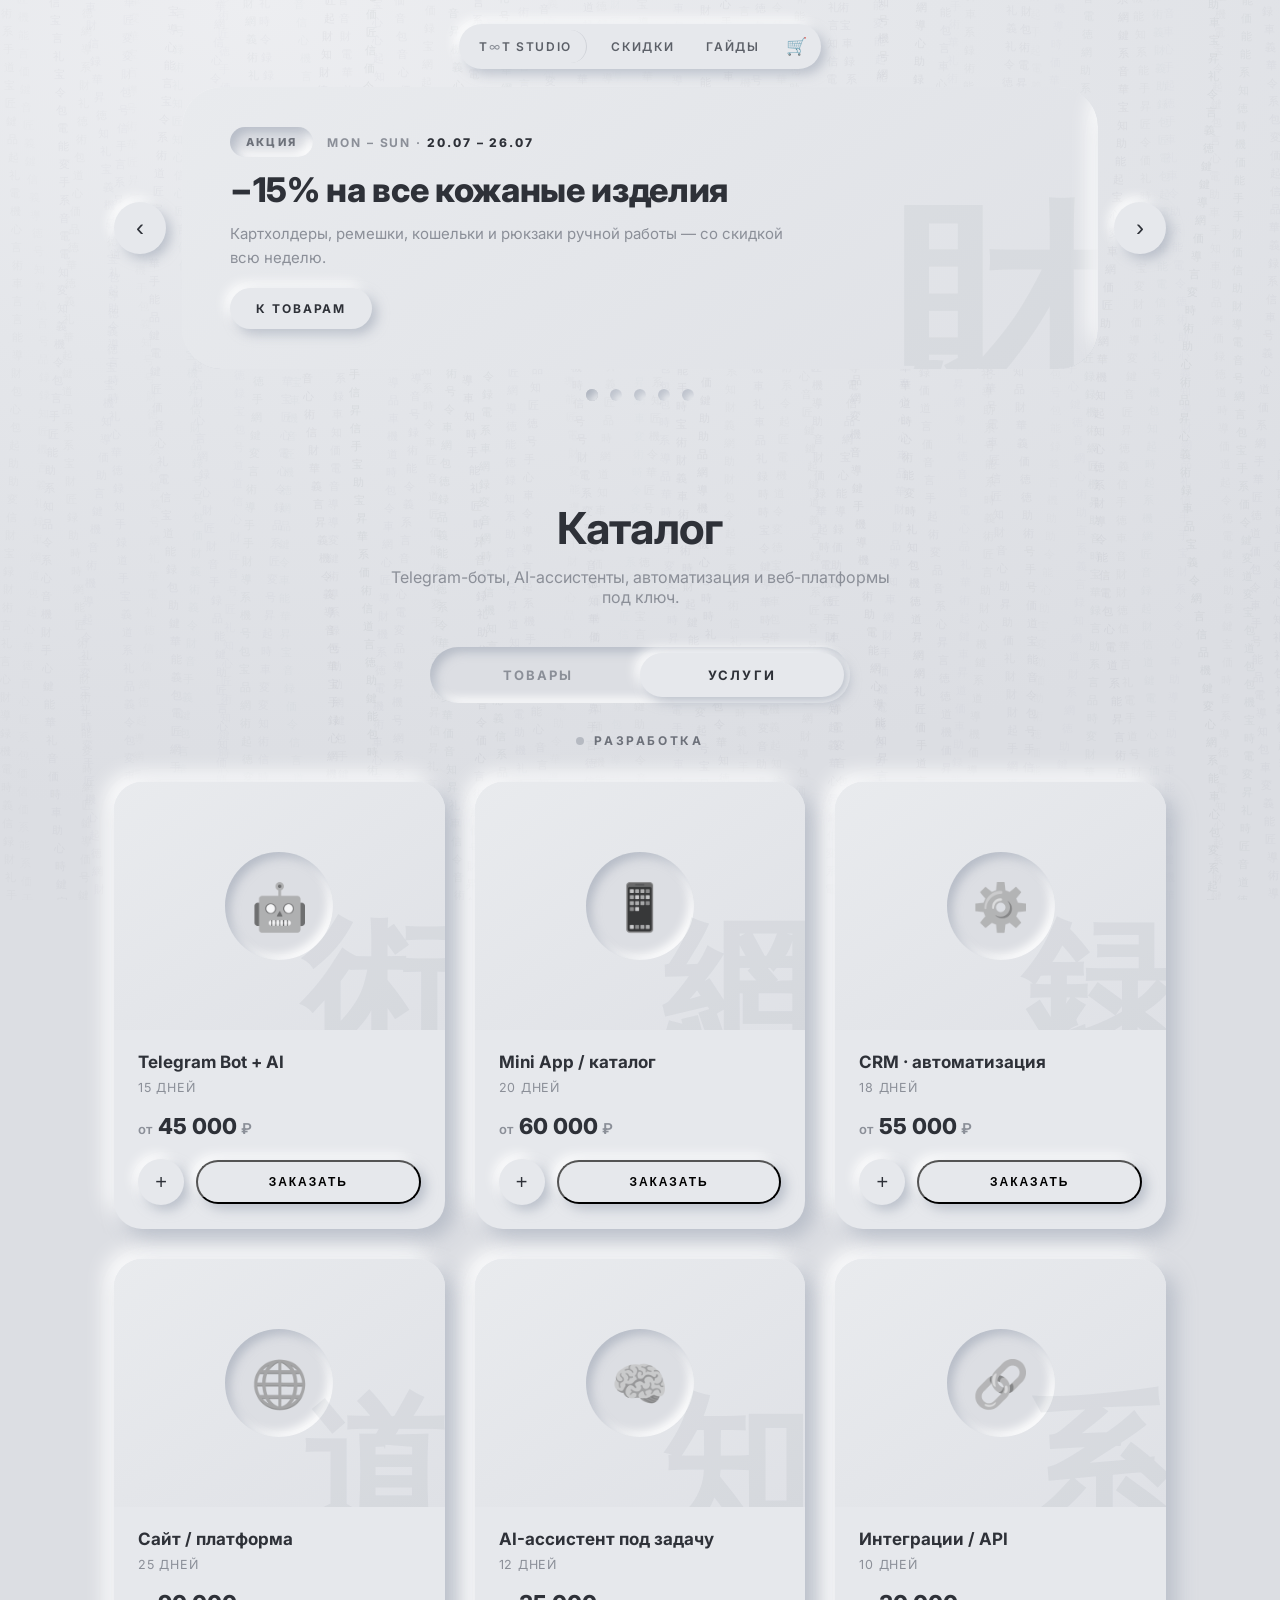
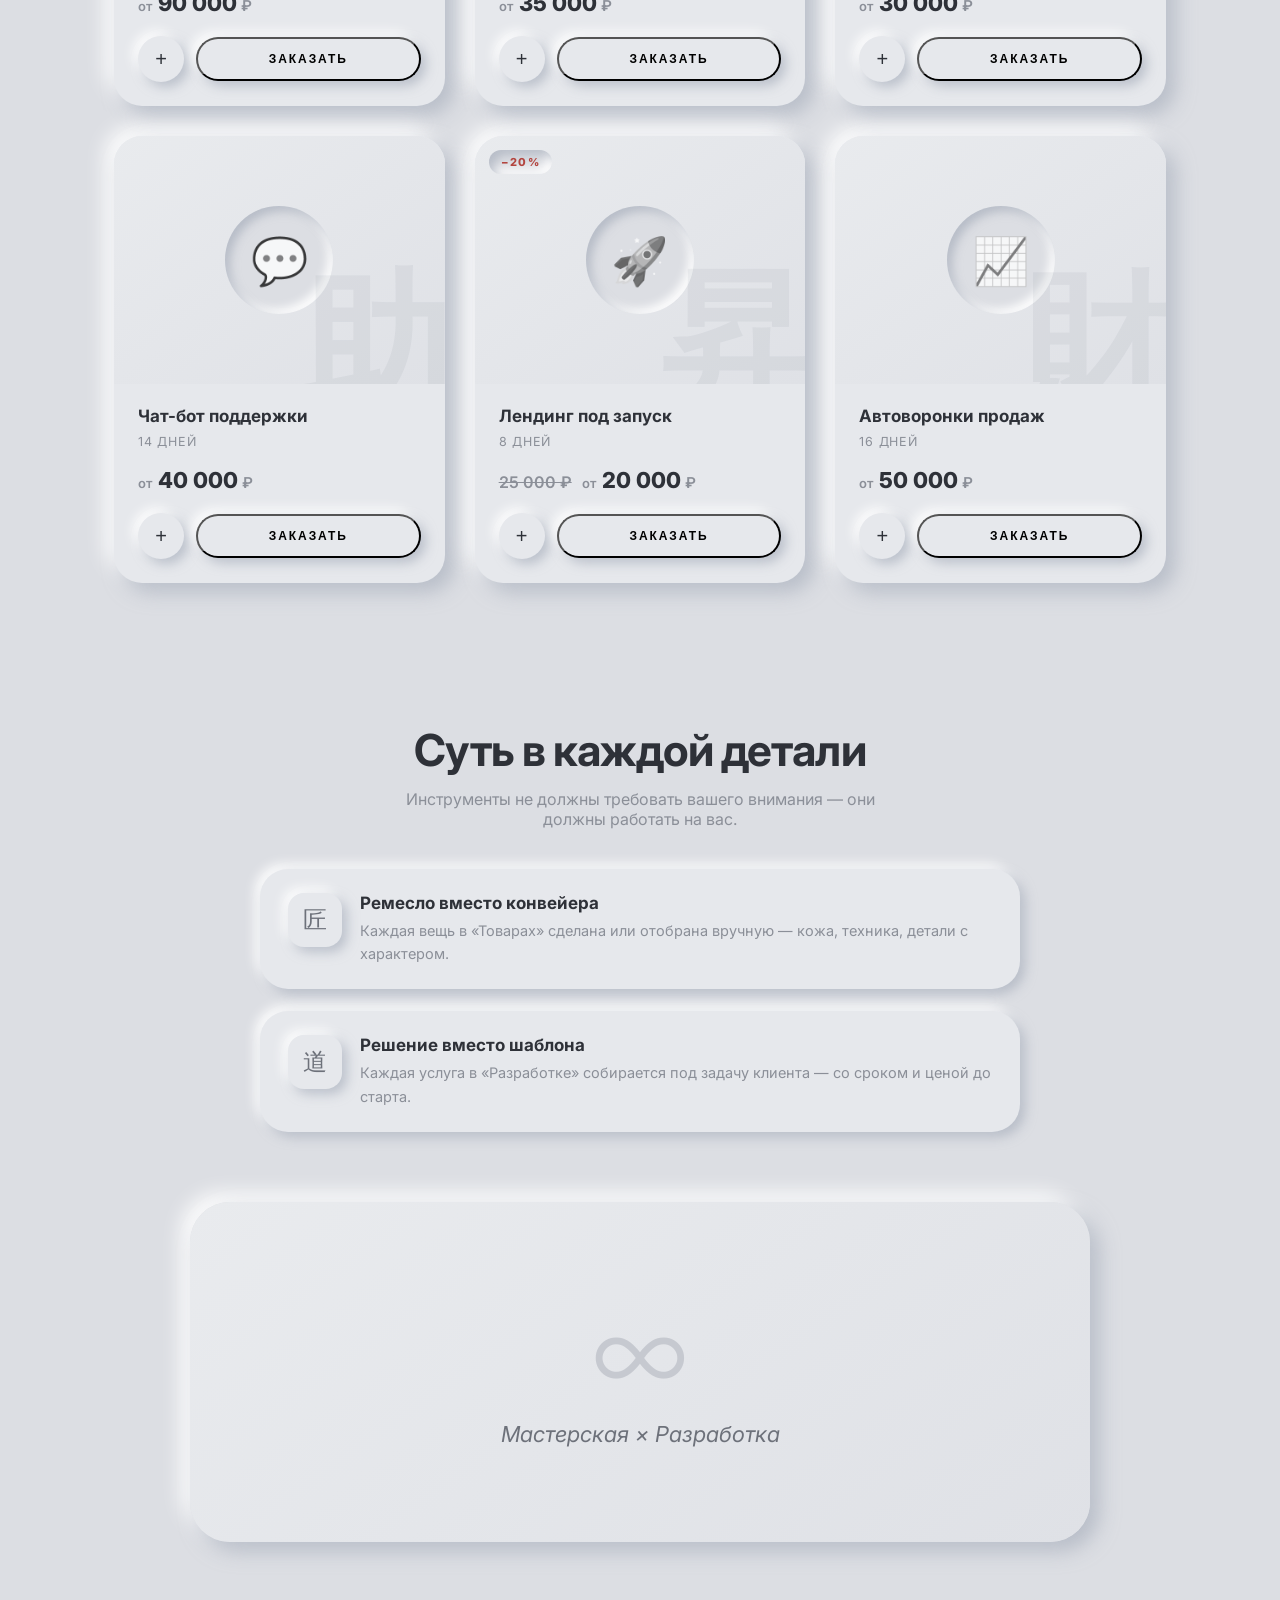
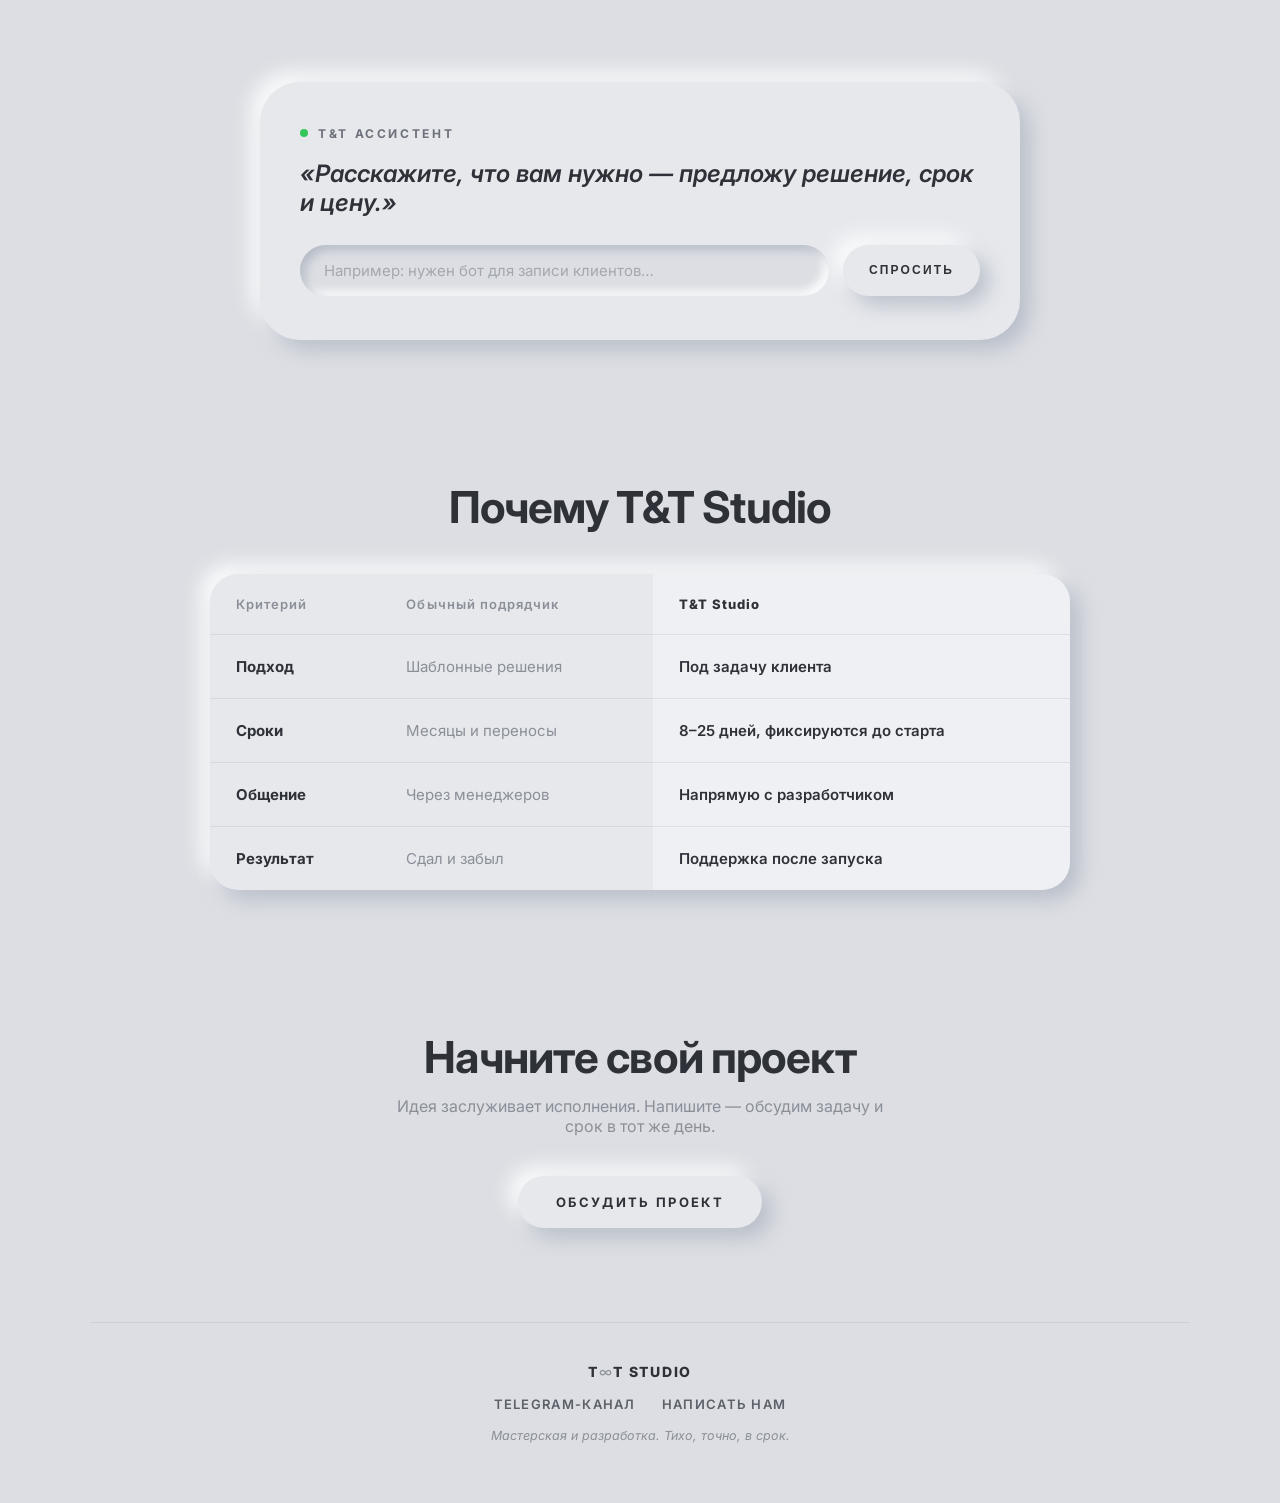
==== commit 2fe016ad: "feat: страницы Скидки/Гайды, старый сайт на /classic, фикс фона при скролле и крестика модалки, шапк" ====
--- a/index.html
+++ b/index.html
@@ -17,8 +17,8 @@
   <header class="nav">
     <nav class="nav-links pill nav-single">
       <a class="nav-logo-inline" href="#top">T<span class="inf">∞</span>T&nbsp;STUDIO</a>
-      <a href="#catalog" data-mode-link="day">Товары</a>
-      <a href="#catalog" data-mode-link="night">Услуги</a>
+      <a href="sale.html">Скидки</a>
+      <a href="guides.html">Гайды</a>
       <button class="cart" id="cartBtn" aria-label="Корзина">🛒<span class="cart-count" id="cartCount" hidden>0</span></button>
     </nav>
   </header>
@@ -185,5 +185,6 @@
   </div>
 
   <script src="app.js"></script>
+  <script src="glyphs.js"></script>
 </body>
 </html>
--- a/styles.css
+++ b/styles.css
@@ -23,9 +23,11 @@
 }
 .nav, main, .foot { position: relative; z-index: 1; }
 html { scroll-behavior: smooth; }
+html { background: var(--bg-deep); }
 body {
   font-family: "Inter", -apple-system, sans-serif;
-  background: radial-gradient(120% 90% at 20% 0%, #edeef1 0%, var(--bg) 45%, var(--bg-deep) 100%);
+  /* fixed — иначе на длинной странице градиент «уезжал» и низ был другого цвета */
+  background: radial-gradient(120% 90% at 20% 0%, #edeef1 0%, var(--bg) 45%, var(--bg-deep) 100%) fixed;
   color: var(--text);
   min-height: 100vh;
   -webkit-font-smoothing: antialiased;
@@ -189,7 +191,7 @@
 /* ---------- nav ---------- */
 .nav {
   position: sticky; top: 16px; z-index: 50;
-  display: flex; justify-content: flex-start; align-items: center; gap: 12px;
+  display: flex; justify-content: center; align-items: center; gap: 12px;
   max-width: 1100px; margin: 0 auto; padding: 8px 16px;
 }
 .pill {
@@ -266,6 +268,7 @@
   position: absolute; top: 18px; right: 18px; width: 42px; height: 42px; border-radius: 50%;
   border: 0; cursor: pointer; background: var(--panel); box-shadow: var(--raise-sm);
   font-size: 15px; color: var(--text);
+  z-index: 10;               /* поверх фото и контента — иначе крестик «пропадал» */
 }
 .modal-close:active { box-shadow: var(--inset); }
 .modal-media {
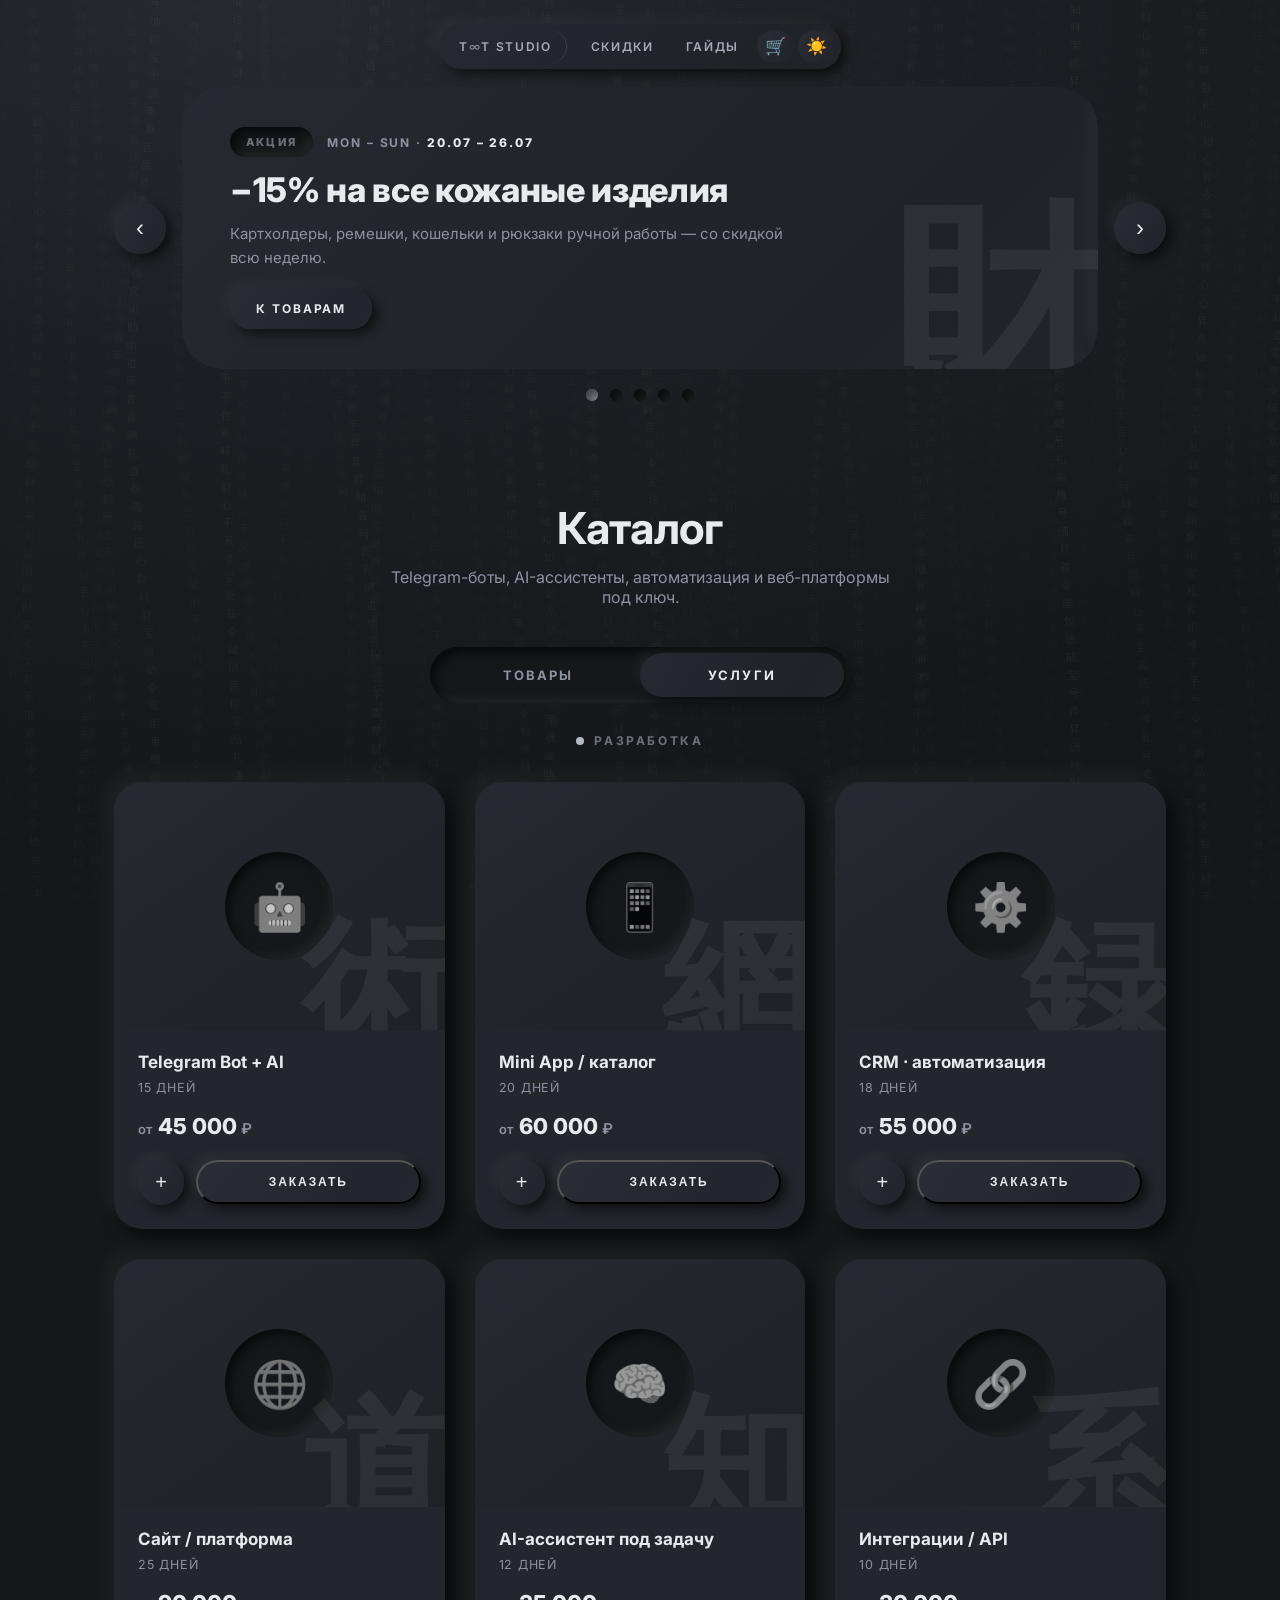
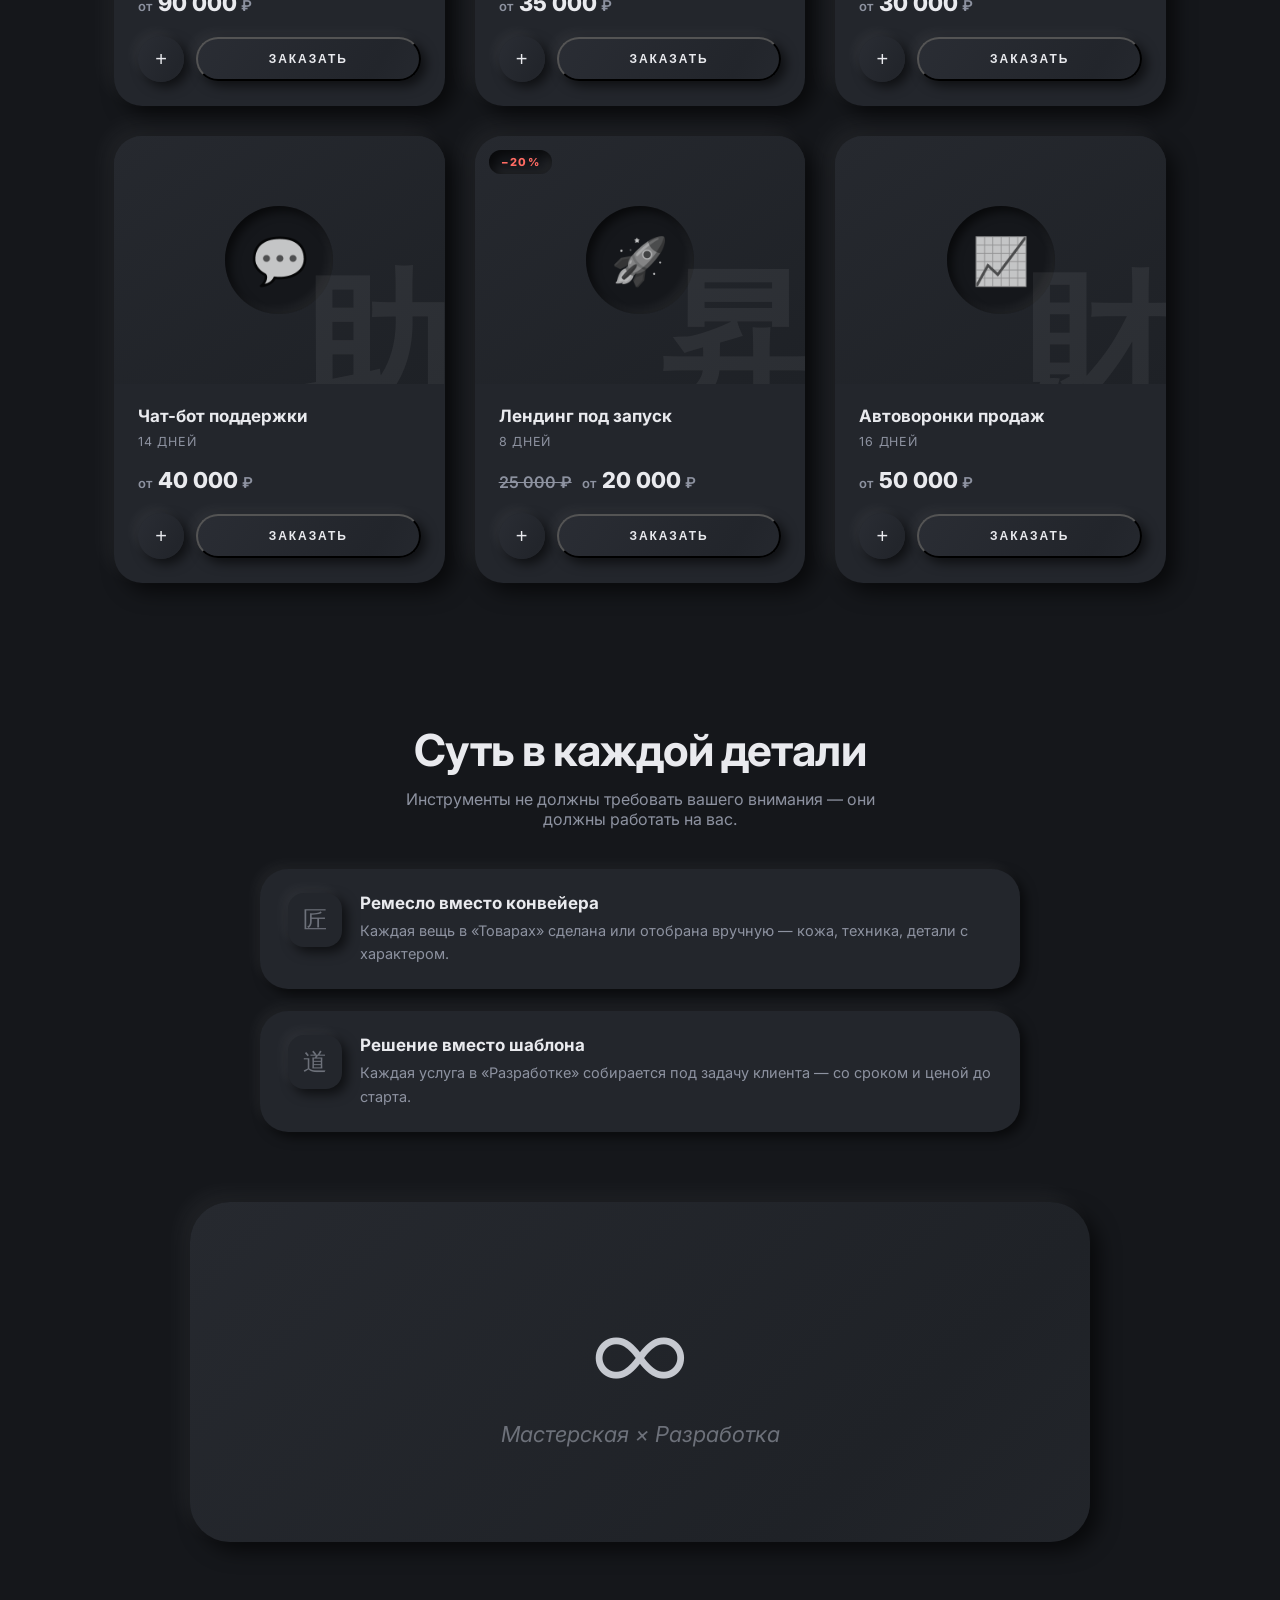
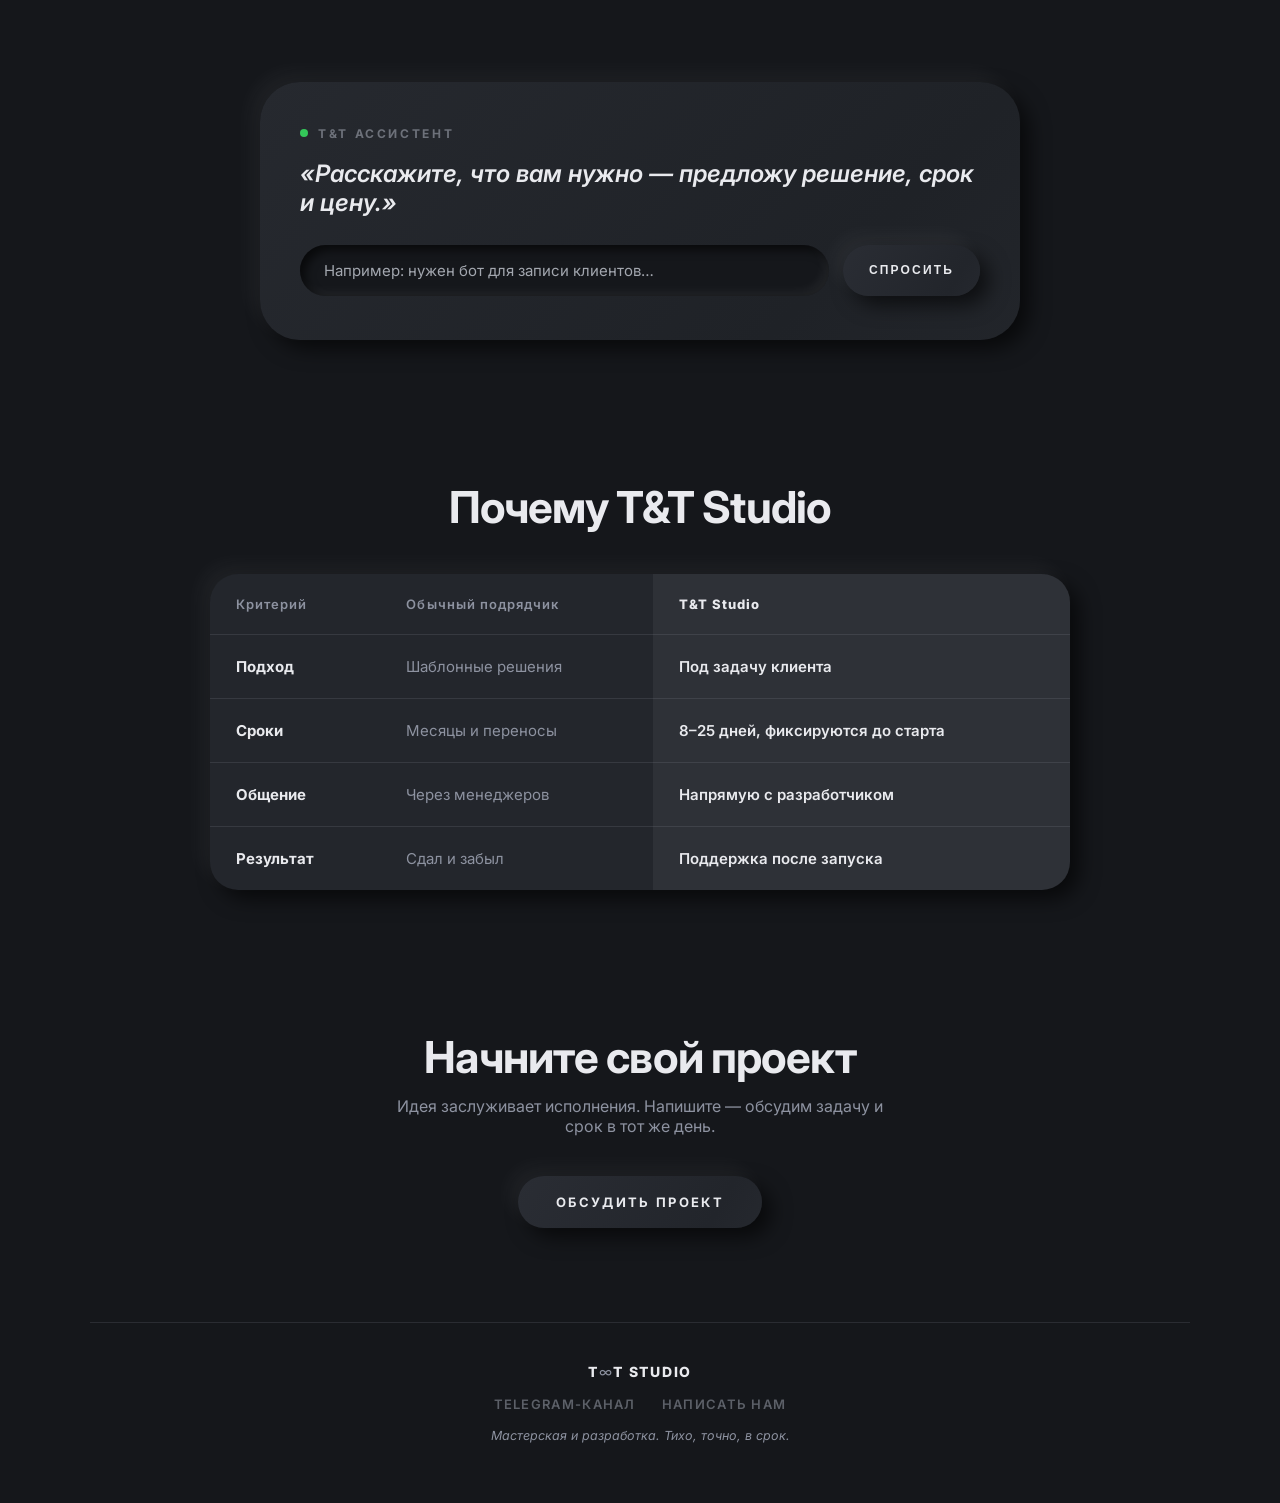
==== commit a3090ab6: "feat: темы день/ночь на основном сайте с тумблером в шапке (по желанию клиента), classic синхронизир" ====
--- a/index.html
+++ b/index.html
@@ -20,6 +20,7 @@
       <a href="sale.html">Скидки</a>
       <a href="guides.html">Гайды</a>
       <button class="cart" id="cartBtn" aria-label="Корзина">🛒<span class="cart-count" id="cartCount" hidden>0</span></button>
+      <button class="cart theme-btn" id="themeBtn" aria-label="Сменить тему">🌙</button>
     </nav>
   </header>
 
--- a/styles.css
+++ b/styles.css
@@ -418,7 +418,7 @@
   border-radius: 999px; background: var(--panel); box-shadow: var(--raise-sm);
   transition: transform .3s cubic-bezier(.4, 0, .2, 1);
 }
-html[data-mode="night"] .switch-thumb { transform: translateX(100%); }
+html[data-theme="dark"] .switch-thumb { transform: translateX(100%); }
 
 .eyebrow {
   display: flex; align-items: center; justify-content: center; gap: 10px; margin-bottom: 34px;
@@ -554,3 +554,63 @@
   .cards { grid-template-columns: 1fr; }
   .promo-title { font-size: 20px; }
 }
+
+/* ==== classic-фишка: переключение Товары/Услуги меняет и цветовую тему ====
+   Товары = светлый неоморф (как на основном сайте), Услуги = тёмная ночь. */
+html[data-theme="dark"] {
+  --bg: #1d1f24;
+  --bg-deep: #15171b;
+  --panel: #23262c;
+  --text: #e9eaee;
+  --muted: #8d92a0;
+  --shadow-dark: rgba(0, 0, 0, .6);
+  --shadow-light: rgba(255, 255, 255, .05);
+}
+html[data-theme="dark"] body {
+  background: radial-gradient(120% 90% at 20% 0%, #26292f 0%, #1d1f24 45%, #15171b 100%) fixed;
+  color: var(--text);
+}
+html[data-theme="dark"] .pill,
+html[data-theme="dark"] .switch-thumb {
+  background: linear-gradient(120deg, #262930, #1f2227, #2a2d34, #1f2227, #262930);
+  background-size: 320% 320%;
+}
+html[data-theme="dark"] .btn-raised,
+html[data-theme="dark"] .order,
+html[data-theme="dark"] .promo-cta,
+html[data-theme="dark"] .cta-mini,
+html[data-theme="dark"] .promo-code-value,
+html[data-theme="dark"] .plus,
+html[data-theme="dark"] .promo-arrow,
+html[data-theme="dark"] .modal-close,
+html[data-theme="dark"] .cart,
+html[data-theme="dark"] .cart-item-remove {
+  background: linear-gradient(120deg, #2a2d34, #22252b, #2e3138, #22252b, #2a2d34);
+  background-size: 320% 320%;
+  color: var(--text);
+}
+html[data-theme="dark"] .hero-panel,
+html[data-theme="dark"] .promo-slide,
+html[data-theme="dark"] .assistant-panel {
+  background: linear-gradient(135deg, #26292f, #1f2227, #282b31, #1e2126, #26292f);
+  background-size: 300% 300%;
+}
+html[data-theme="dark"] .card-media,
+html[data-theme="dark"] .modal-media {
+  background: linear-gradient(145deg, #26292f, #1e2126);
+}
+html[data-theme="dark"] .hero h1 { color: #c9ccd4; }
+html[data-theme="dark"] .hero h1 em { color: #f2f3f6; }
+html[data-theme="dark"] .nav-links a { color: #a7abb6; }
+html[data-theme="dark"] .nav-links a:hover { color: var(--text); }
+html[data-theme="dark"] .sale-badge { color: #ff6b63; }
+html[data-theme="dark"] .media-kj,
+html[data-theme="dark"] .promo-kj { color: rgba(220, 224, 232, .07); }
+html[data-theme="dark"] .cart-count { background: #ff6b63; color: #fff; }
+html[data-theme="dark"] td.hl,
+html[data-theme="dark"] thead th.hl { background: rgba(255, 255, 255, .05); }
+html[data-theme="dark"] .ripple {
+  background: radial-gradient(circle,
+    rgba(255, 255, 255, 0) 30%, rgba(255, 255, 255, .25) 42%,
+    rgba(255, 107, 99, .25) 52%, rgba(255, 255, 255, .12) 62%, transparent 72%);
+}
